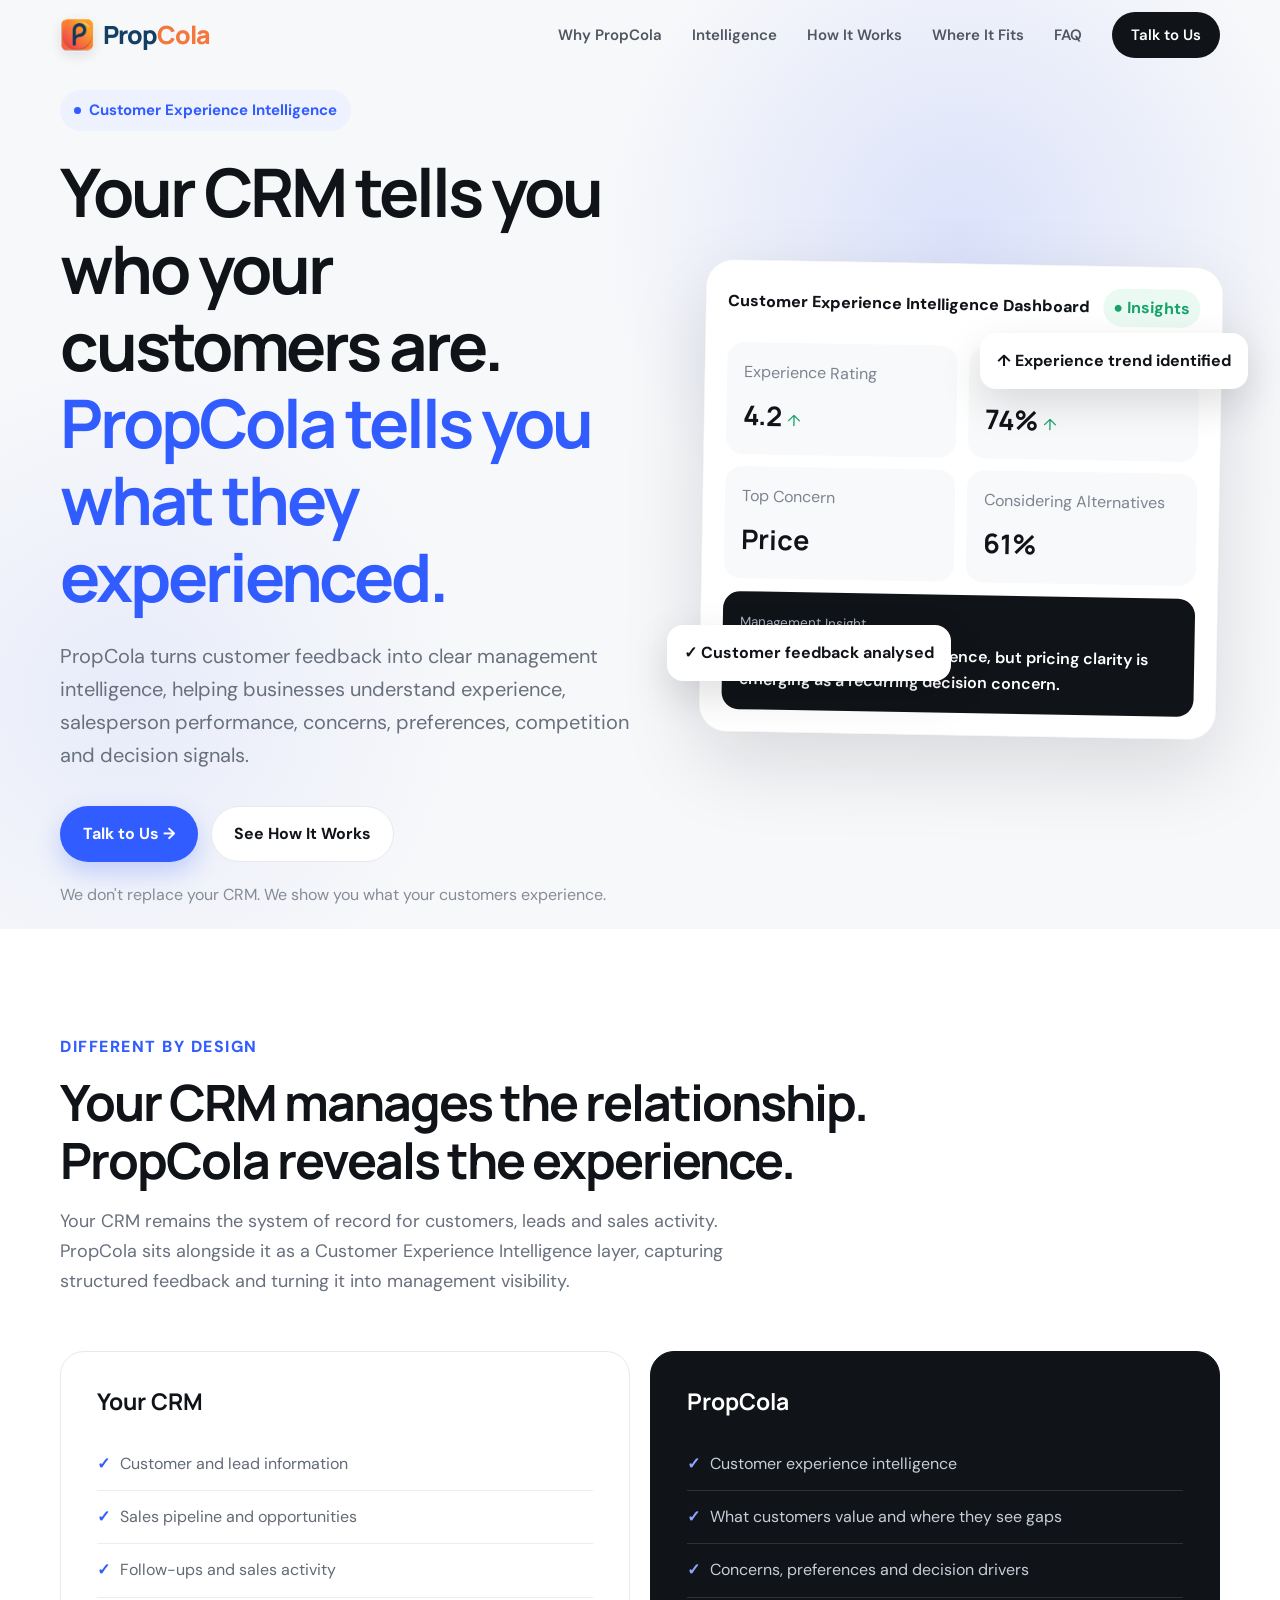
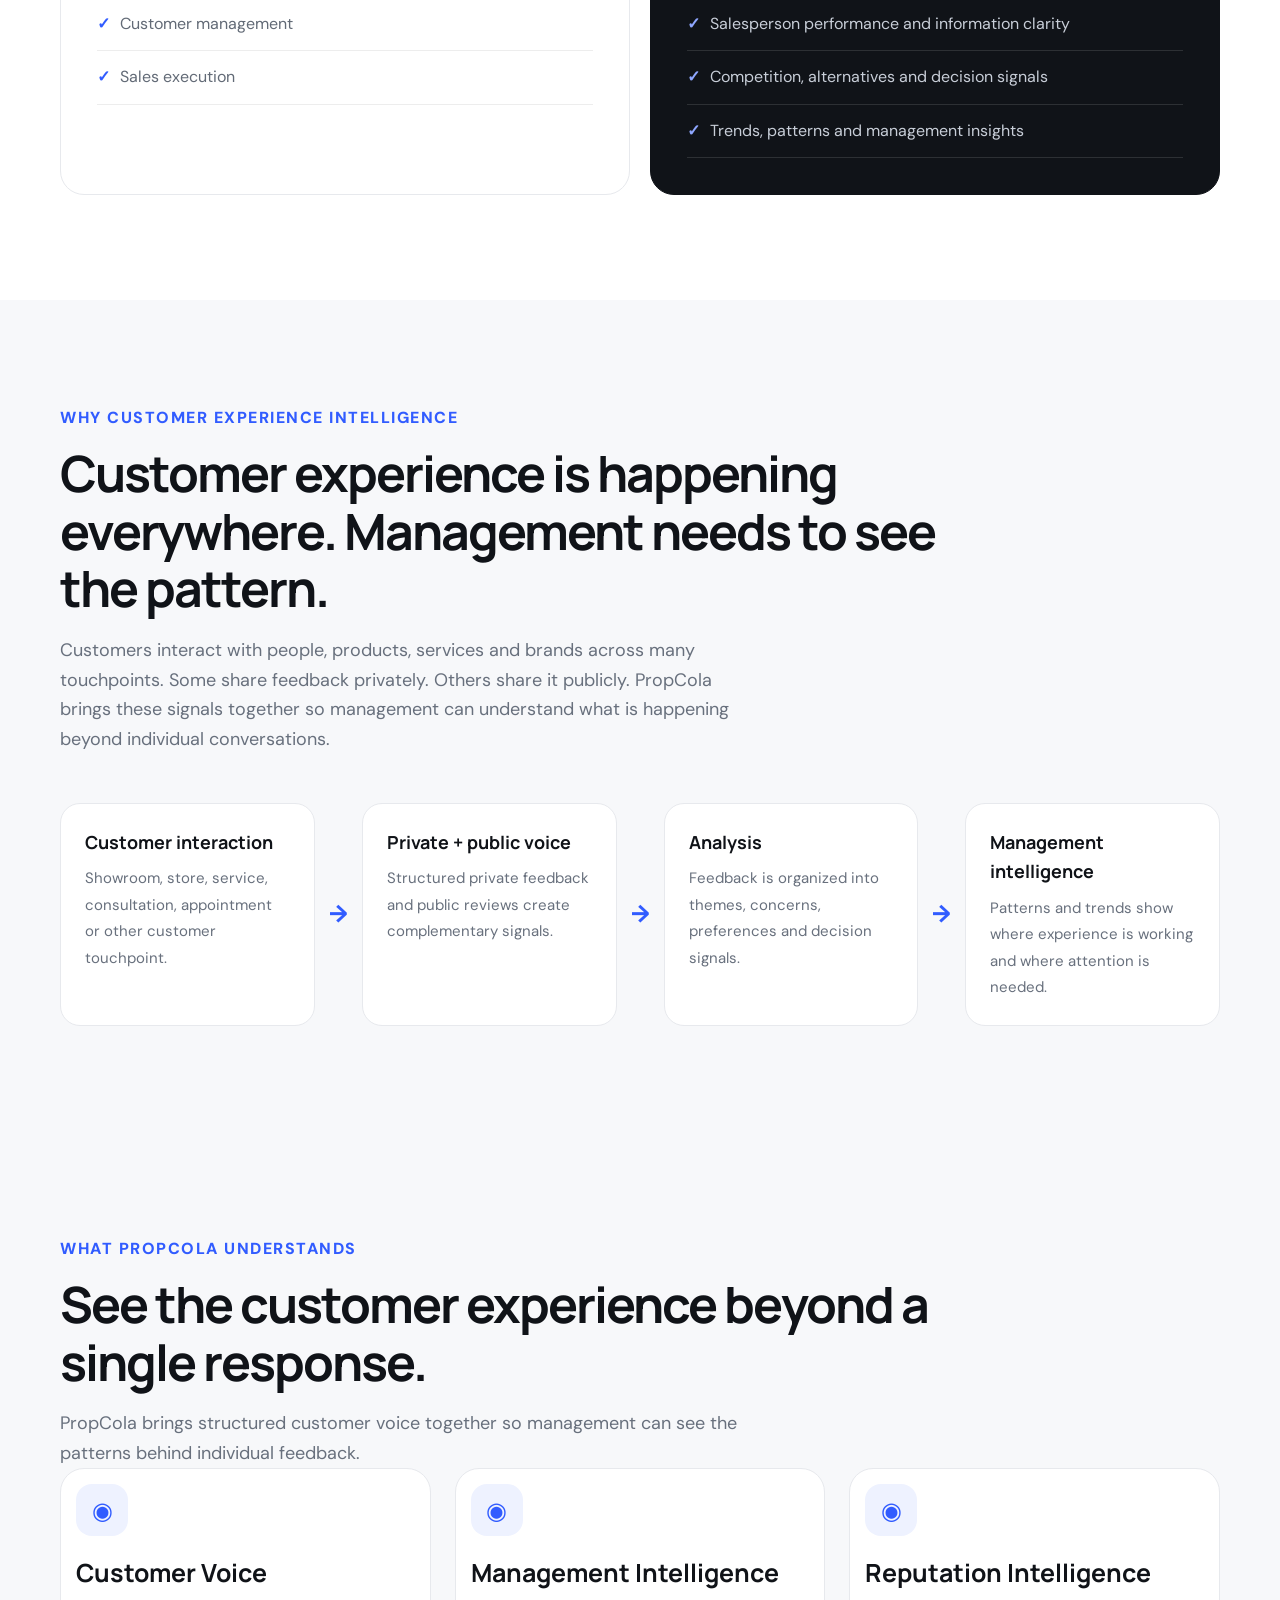
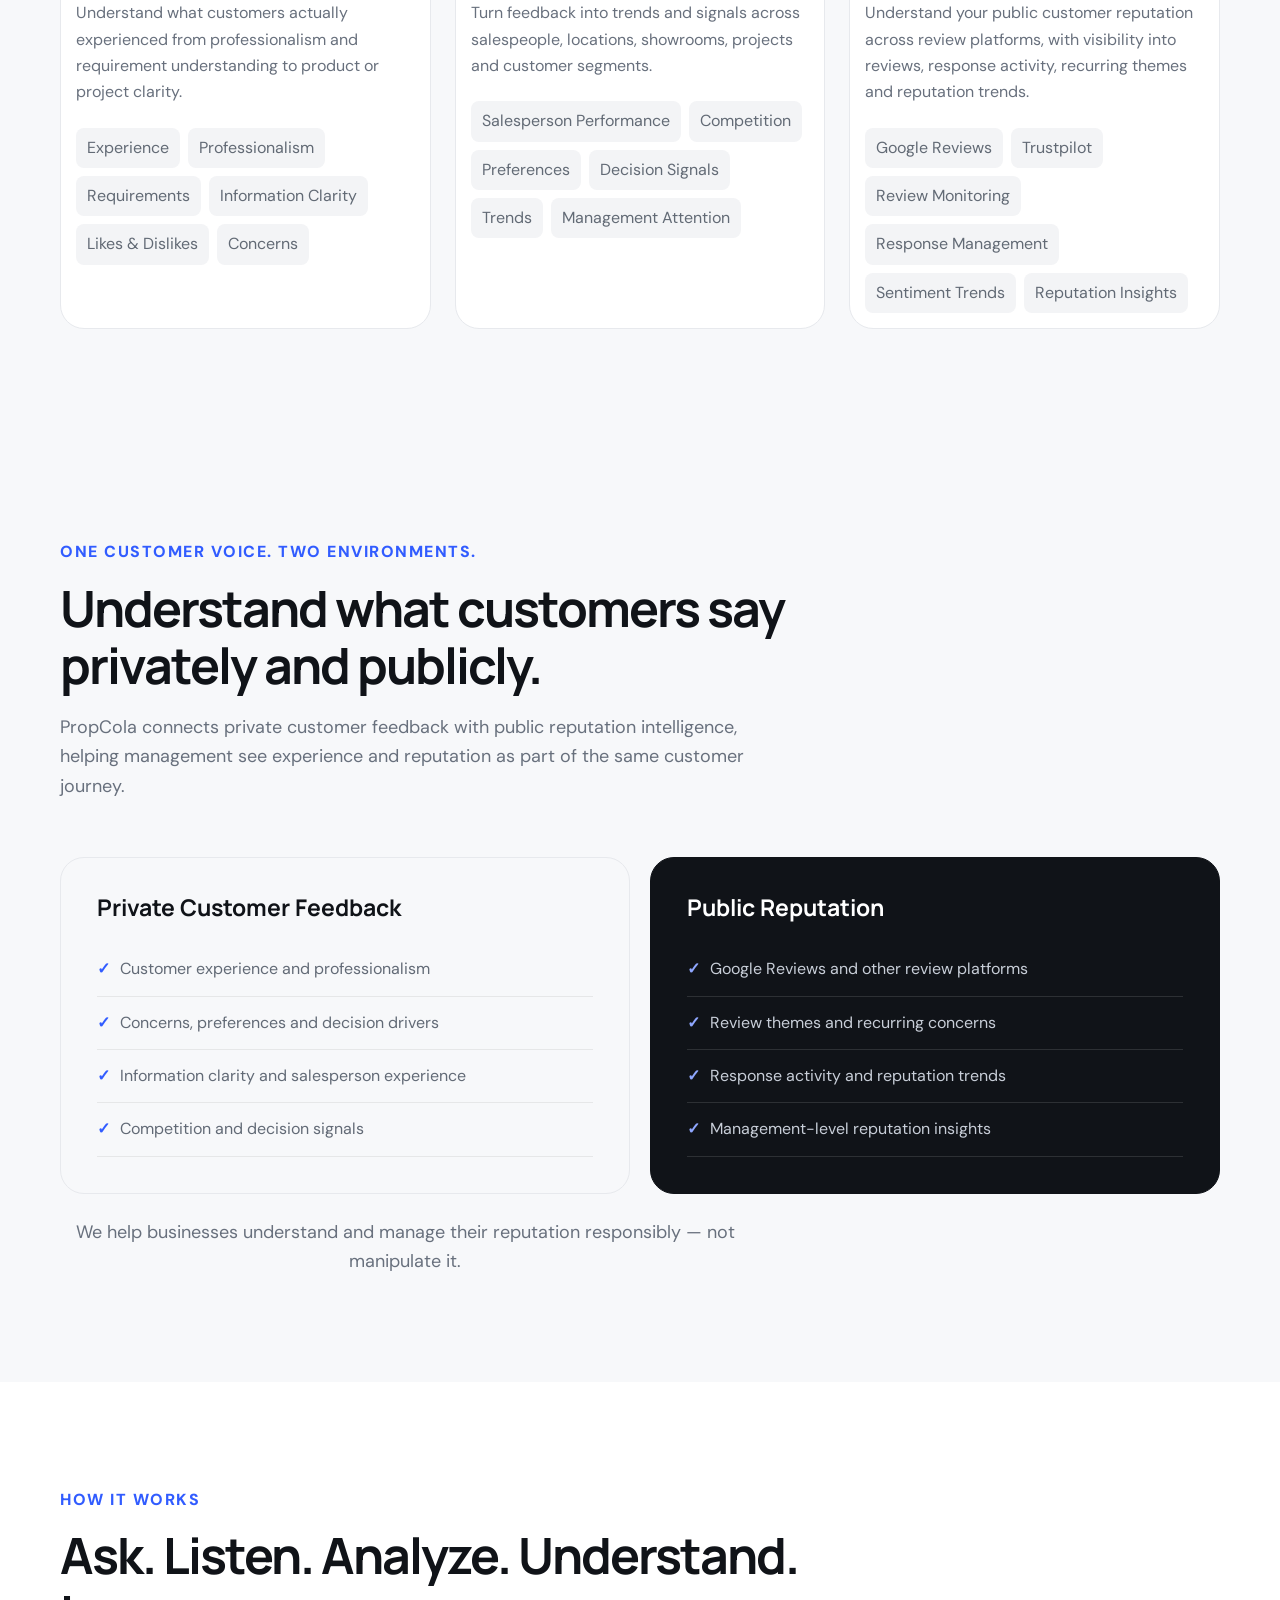
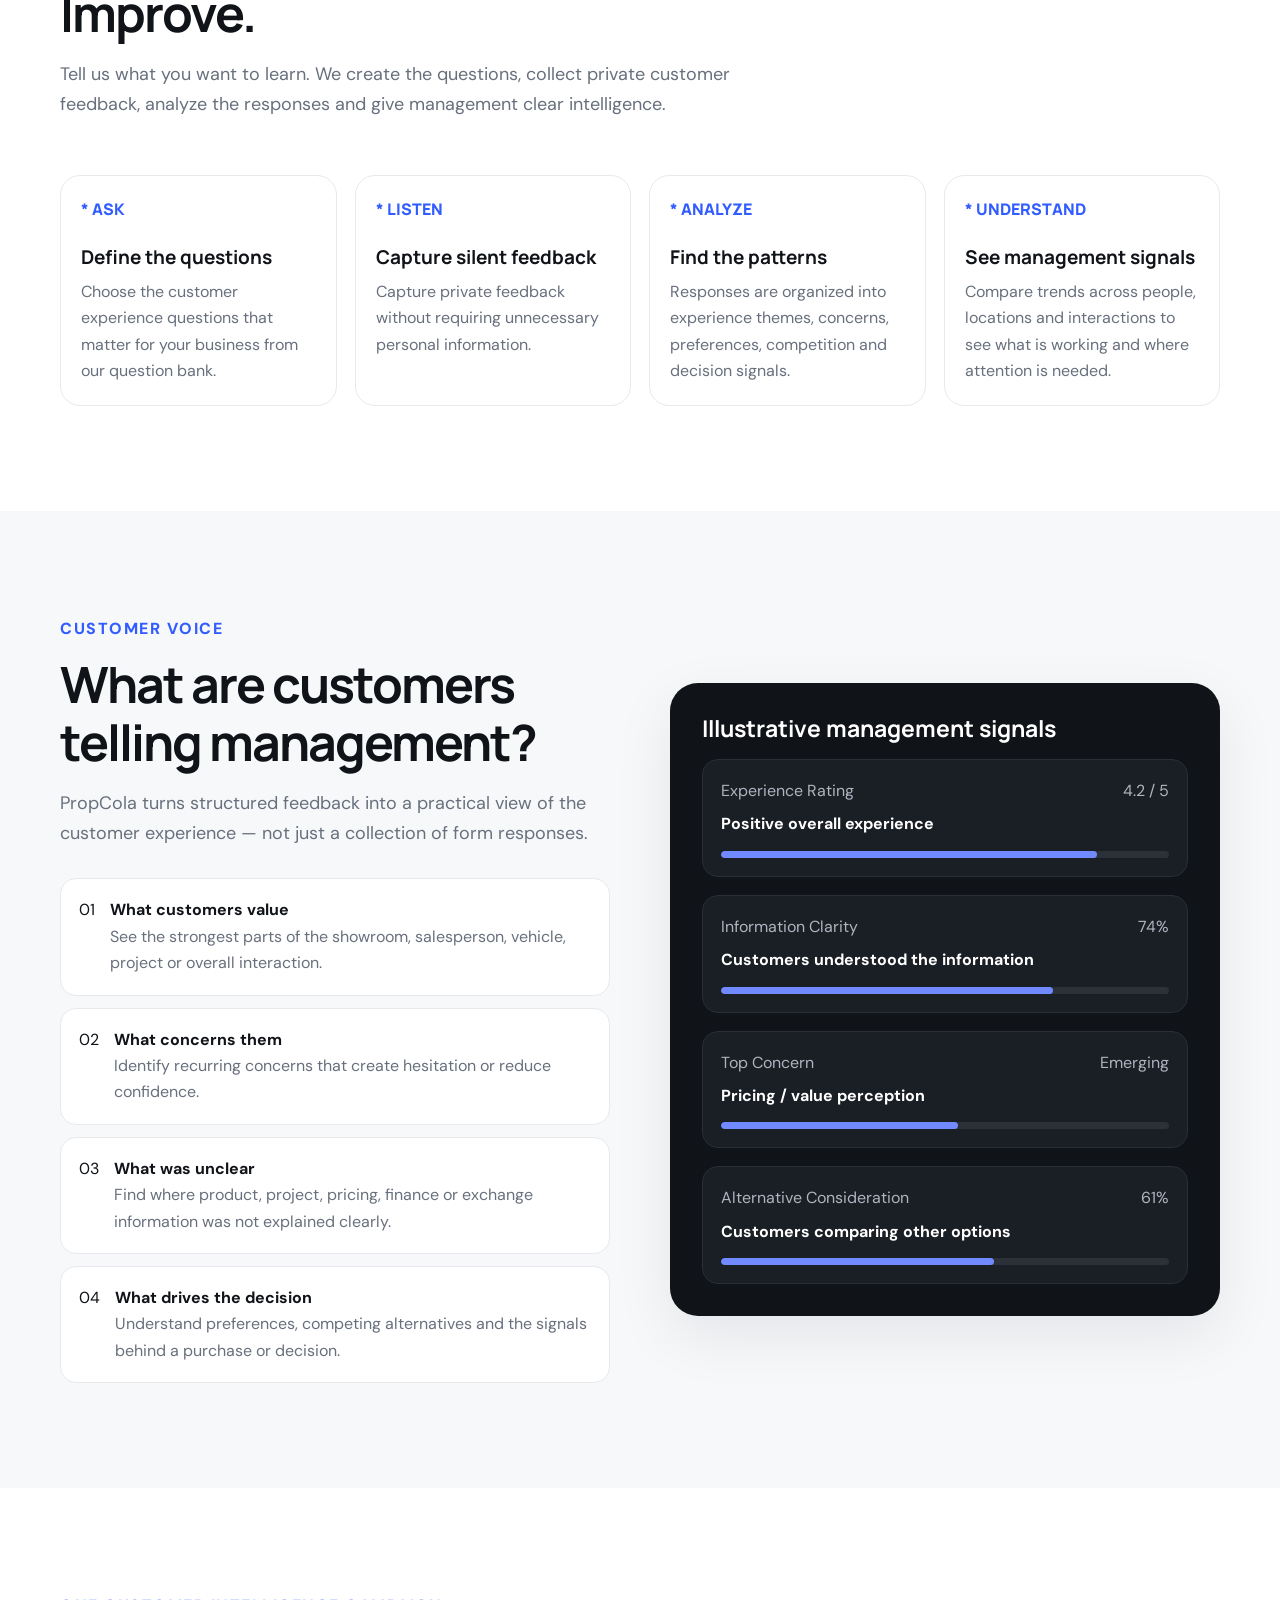
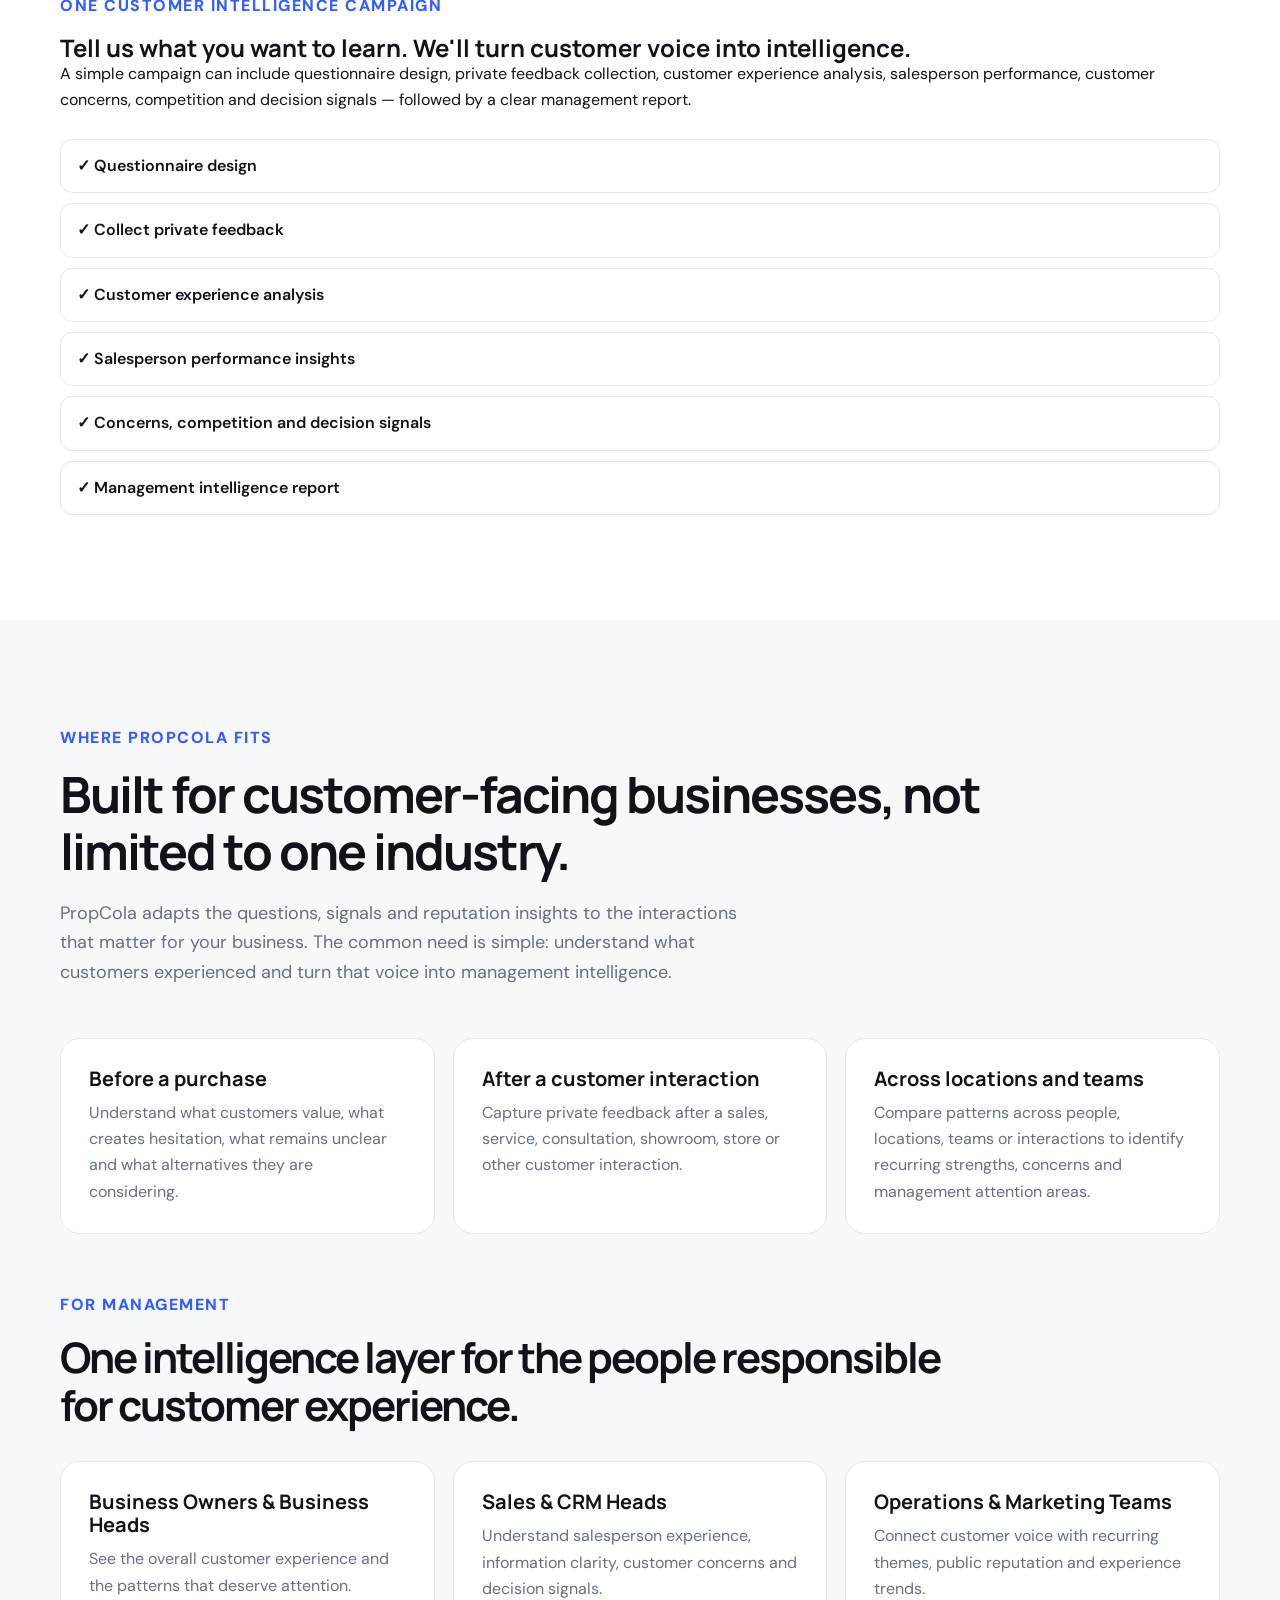
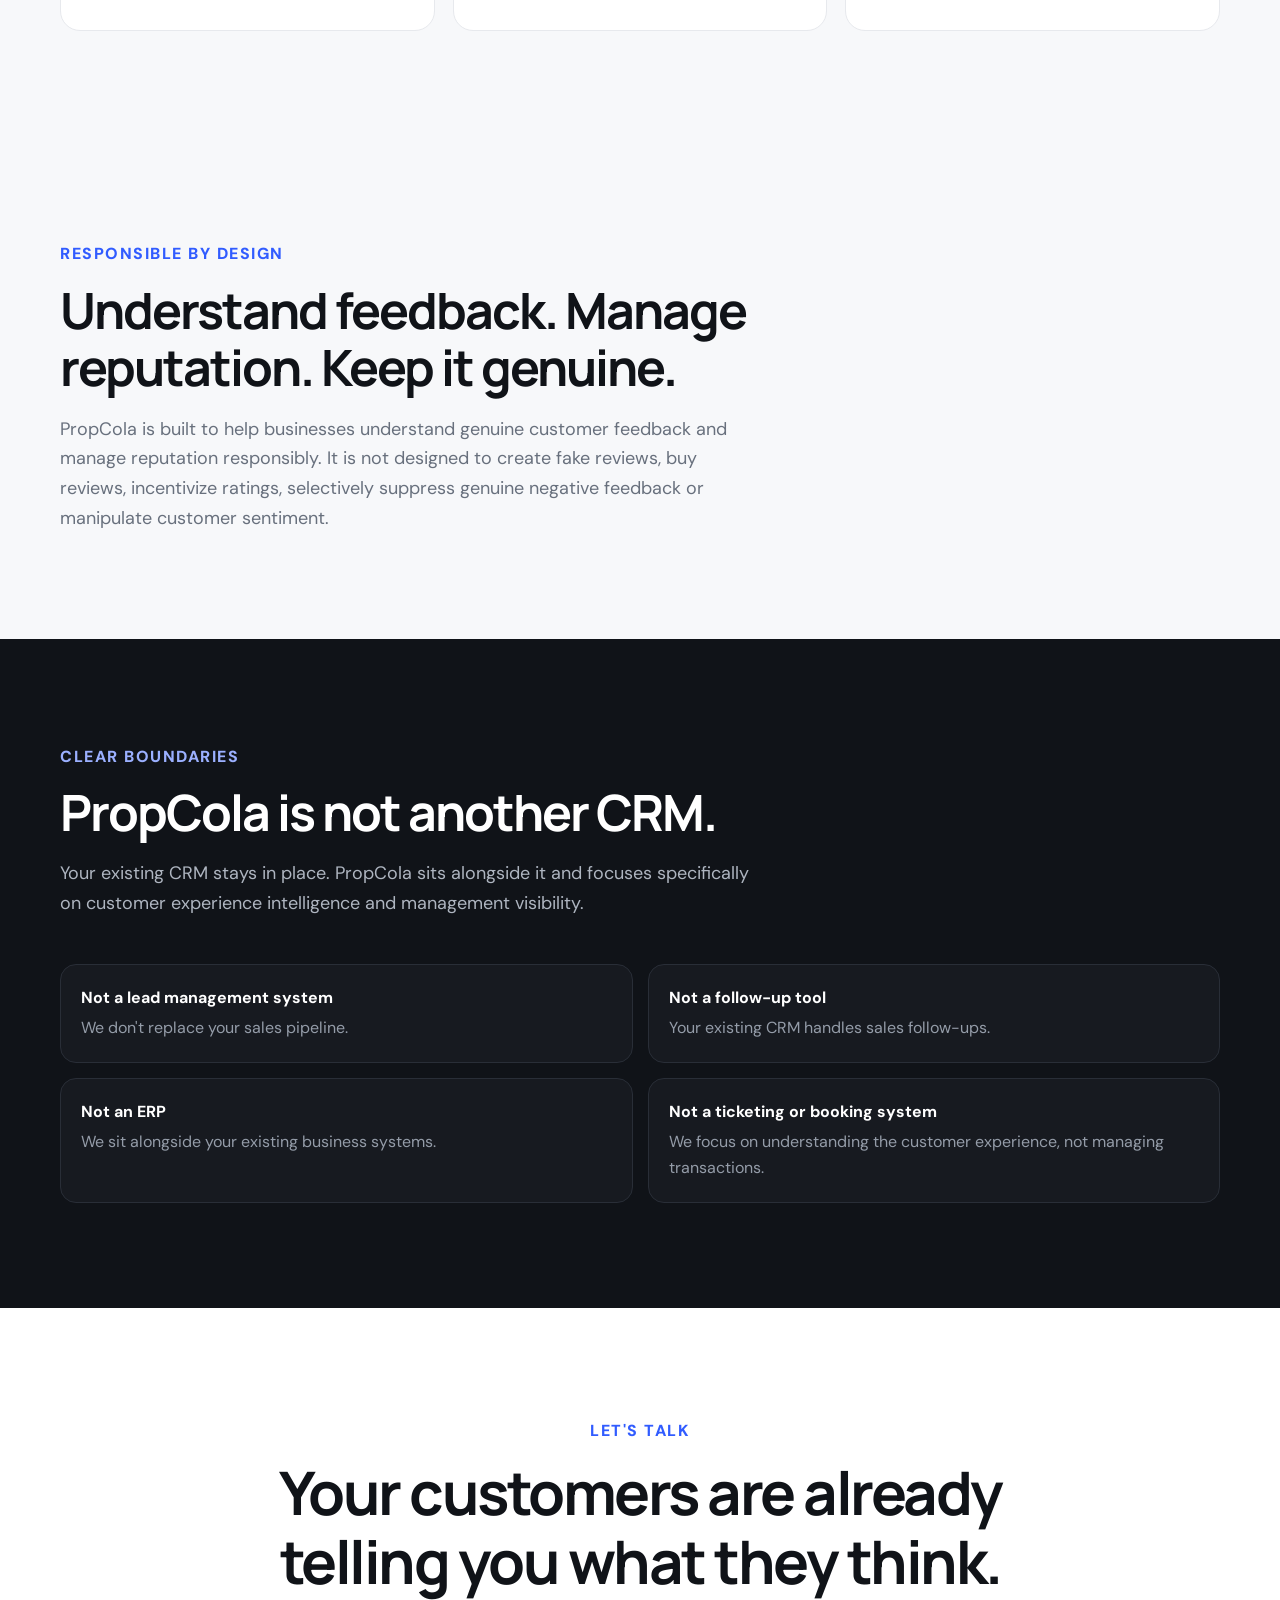
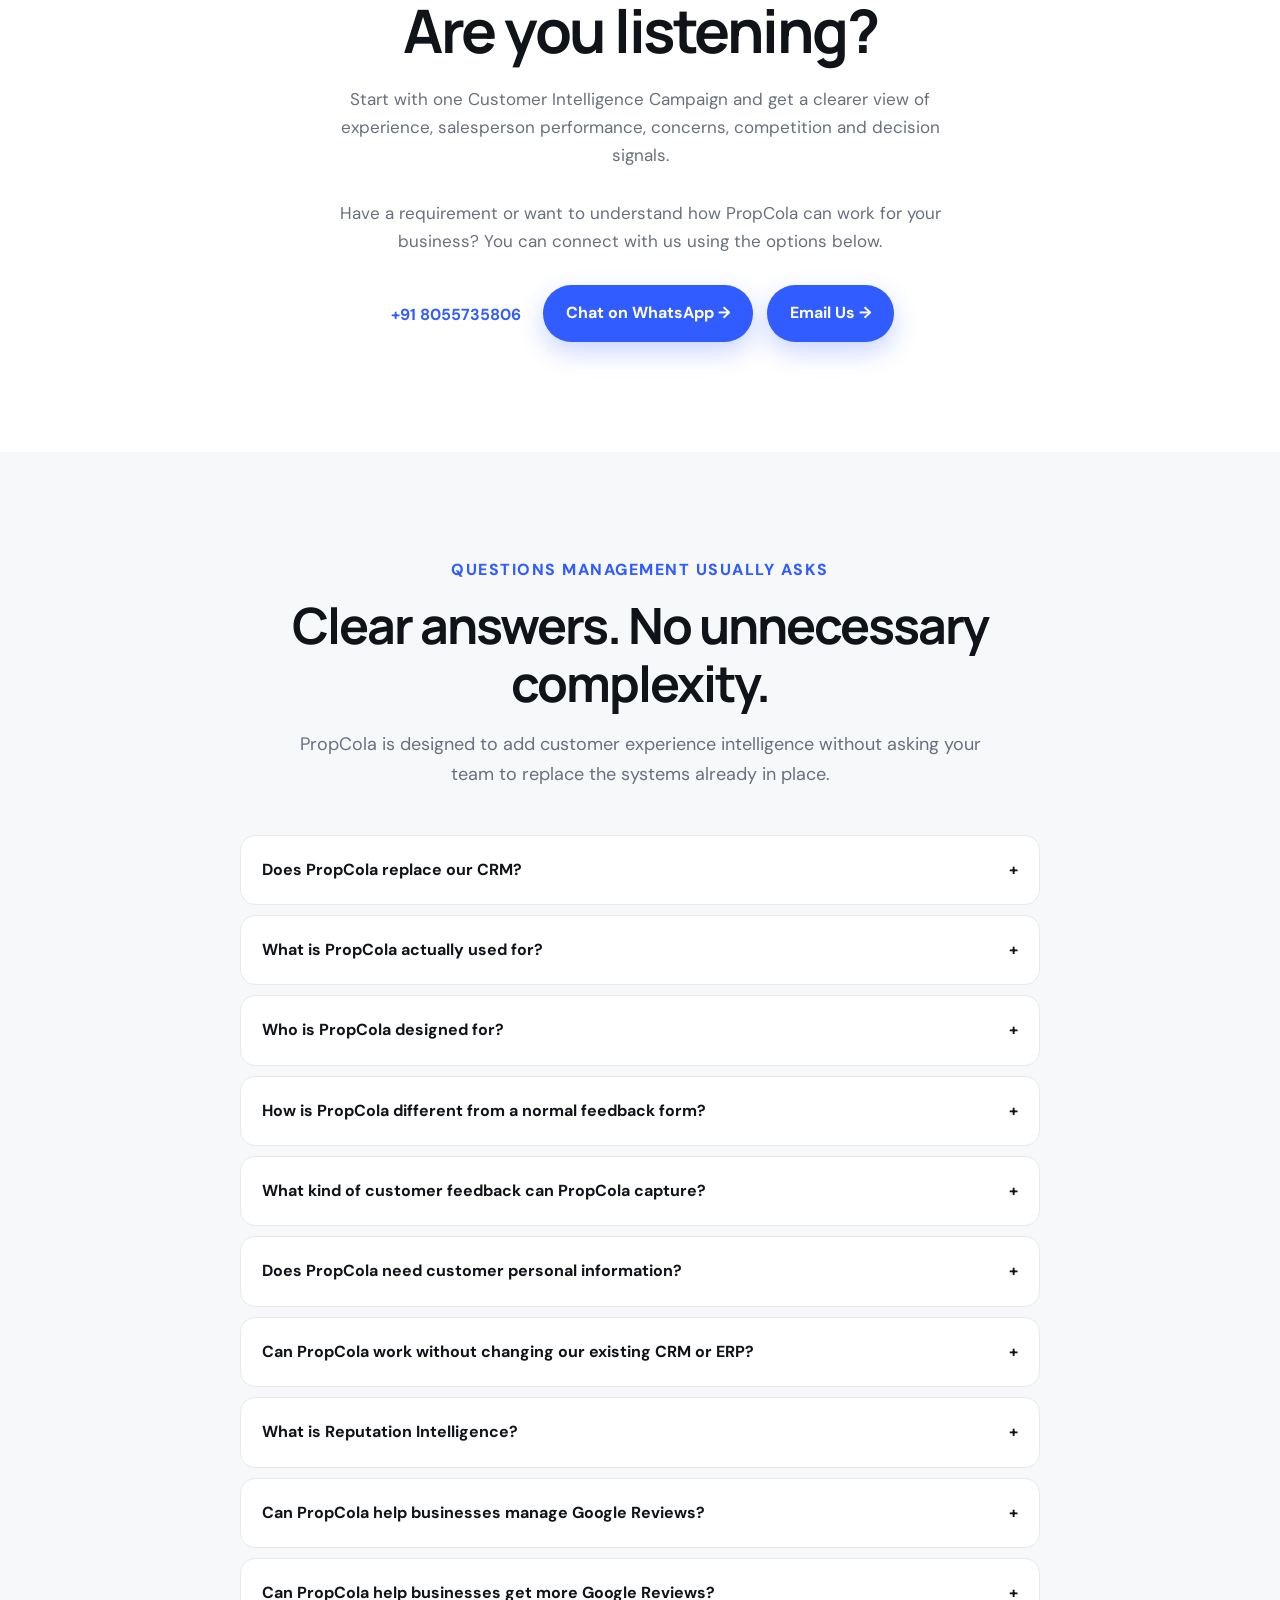
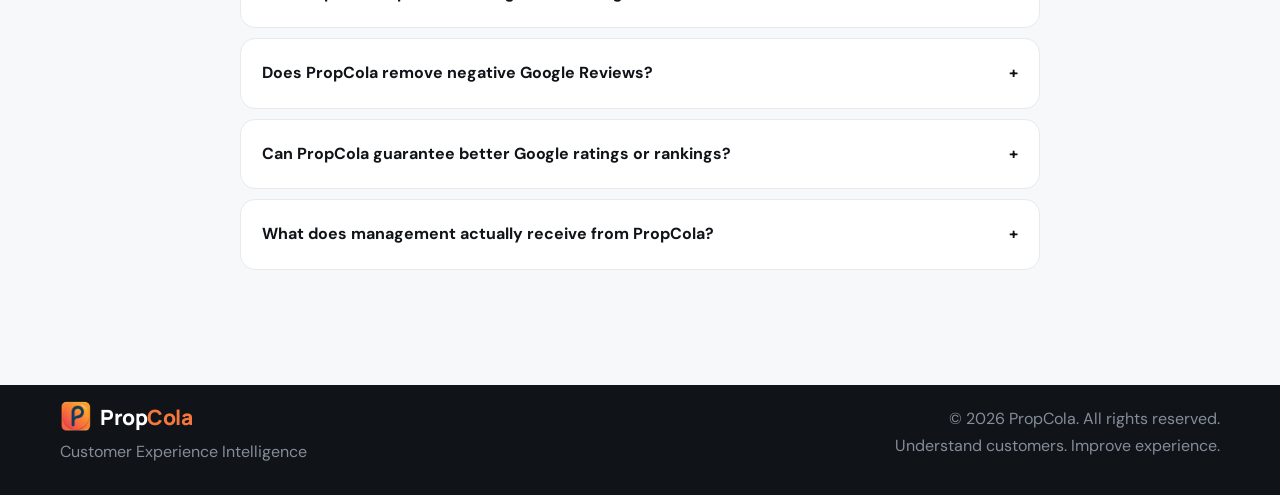
==== index.html @ f3957b1d "Update index.html" ====
<!DOCTYPE html>
<html lang="en">
<head>
<meta charset="UTF-8">
<meta name="viewport" content="width=device-width, initial-scale=1.0">
<title>PropCola | Customer Experience Intelligence</title>

<meta name="description"
content="PropCola is a Customer Experience Intelligence platform for customer-facing businesses, combining private customer feedback, management intelligence and public reputation intelligence alongside the existing CRM.">

<link rel="icon" type="image/png" href="[data-uri]">
<link rel="apple-touch-icon" href="[data-uri]">
<meta name="theme-color" content="#ff8a3d">

<link rel="preconnect" href="https://fonts.googleapis.com">
<link rel="preconnect" href="https://fonts.gstatic.com" crossorigin>
<link href="https://fonts.googleapis.com/css2?family=DM+Sans:wght@400;500;600;700&family=Manrope:wght@500;600;700;800&display=swap" rel="stylesheet">

<style>
:root{
  --bg:#f7f8fa;
  --white:#ffffff;
  --dark:#101318;
  --muted:#68707d;
  --line:#e7e9ed;
  --blue:#315cff;
  --blue-dark:#2446d8;
  --blue-soft:#eef2ff;
  --green:#16a36a;
  --shadow:0 20px 60px rgba(16,19,24,.08);
  --radius:24px;
}

*{
  box-sizing:border-box;
  margin:0;
  padding:0;
}

html{
  scroll-behavior:smooth;
}

body{
  font-family:"DM Sans",sans-serif;
  color:var(--dark);
  background:var(--bg);
  line-height:1.65;
  overflow-x:hidden;
}

h1,h2,h3,h4{
  font-family:"Manrope",sans-serif;
  line-height:1.15;
}

a{
  color:inherit;
  text-decoration:none;
}

.container{
  width:min(1160px,92%);
  margin:auto;
}

/* NAV */

.nav{
  position:fixed;
  top:0;
  left:0;
  width:100%;
  z-index:1000;
  transition:.3s;
}

.nav.scrolled{
  background:rgba(255,255,255,.88);
  backdrop-filter:blur(18px);
  box-shadow:0 1px 20px rgba(0,0,0,.06);
}

.nav-inner{
  height:70px;
  display:flex;
  align-items:center;
  justify-content:space-between;
}

.logo{
  display:inline-flex;
  align-items:center;
  gap:9px;
  font-family:"Manrope",sans-serif;
  font-size:25px;
  font-weight:800;
  letter-spacing:-1px;
}

.logo img{
  width:34px;
  height:34px;
  display:block;
  border-radius:9px;
  object-fit:cover;
  box-shadow:0 4px 12px rgba(16,19,24,.10);
}

.logo-wordmark{
  display:inline-flex;
  align-items:baseline;
}

.logo-wordmark b{
  color:#123f63;
  font-weight:800;
}

.logo-wordmark strong{
  color:#f4773c;
  font-weight:800;
}

.nav-links{
  display:flex;
  gap:30px;
  align-items:center;
  font-size:15px;
  font-weight:600;
}

.nav-links a{
  color:#4f5661;
  transition:.2s;
}

.nav-links a:hover{
  color:var(--blue);
}

.nav-btn{
  background:var(--dark);
  color:white!important;
  padding:11px 19px;
  border-radius:100px;
}

.menu{
  display:none;
  font-size:25px;
  cursor:pointer;
}

/* HERO */

.hero{
  min-height:780px;
  padding-top:90px;
  padding-bottom:20px;
  display:flex;
  align-items:center;
  position:relative;
  overflow:hidden;
  background:
    radial-gradient(circle at 75% 25%,rgba(49,92,255,.14),transparent 30%),
    radial-gradient(circle at 10% 75%,rgba(49,92,255,.08),transparent 25%);
}

.hero-grid{
  display:grid;
  grid-template-columns:1.05fr .95fr;
  gap:70px;
  align-items:center;
}

.badge{
  display:inline-flex;
  align-items:center;
  gap:8px;
  background:var(--blue-soft);
  color:var(--blue);
  padding:8px 14px;
  border-radius:100px;
  font-size:15px;
  font-weight:700;
  margin-bottom:22px;
}

.badge-dot{
  width:7px;
  height:7px;
  border-radius:50%;
  background:var(--blue);
}

.hero h1{
  font-size:clamp(44px,6vw,67px);
  letter-spacing:-3px;
  max-width:750px;
}

.hero h1 span{
  color:var(--blue);
}

.hero-sub{
  color:var(--muted);
  font-size:20px;
  max-width:650px;
  margin-top:25px;
}

.hero-actions{
  display:flex;
  gap:13px;
  margin-top:34px;
  flex-wrap:wrap;
}

.btn{
  display:inline-flex;
  align-items:center;
  justify-content:center;
  gap:9px;
  padding:14px 22px;
  border-radius:100px;
  font-weight:700;
  font-size:16px;
  transition:.25s;
  border:1px solid transparent;
}

.btn-primary{
  background:var(--blue);
  color:white;
  box-shadow:0 10px 25px rgba(49,92,255,.25);
}

.btn-primary:hover{
  background:var(--blue-dark);
  transform:translateY(-2px);
}

.btn-secondary{
  background:white;
  border-color:var(--line);
}

.btn-secondary:hover{
  transform:translateY(-2px);
  box-shadow:var(--shadow);
}

.hero-note{
  margin-top:20px;
  font-size:16px;
  color:#858c96;
}

/* HERO VISUAL */

.hero-dashboard{
  position:relative;
}

.dashboard-card{
  background:white;
  border:1px solid rgba(0,0,0,.06);
  border-radius:28px;
  padding:22px;
  box-shadow:0 30px 80px rgba(16,19,24,.13);
  transform:rotate(1deg);
}

.dashboard-top{
  display:flex;
  justify-content:space-between;
  align-items:center;
  margin-bottom:22px;
}

.dashboard-title{
  font-weight:800;
  font-size:16px;
}

.live{
  color:var(--green);
  font-size:16px;
  font-weight:700;
  background:#eafaf3;
  padding:6px 10px;
  border-radius:50px;
}

.metrics{
  display:grid;
  grid-template-columns:repeat(2,1fr);
  gap:12px;
}

.metric{
  padding:17px;
  background:#f8f9fb;
  border-radius:17px;
}

.metric small{
  display:block;
  color:#7d8490;
  font-size:16px;
  margin-bottom:7px;
}

.metric strong{
  font-size:27px;
  font-family:"Manrope";
}

.metric em{
  font-style:normal;
  font-size:16px;
  color:var(--green);
  margin-left:5px;
}

.insight{
  margin-top:13px;
  padding:17px;
  border-radius:17px;
  background:#101318;
  color:white;
}

.insight small{
  color:#aeb5c0;
}

.insight p{
  font-weight:600;
  margin-top:5px;
}

.float-card{
  position:absolute;
  background:white;
  padding:15px 17px;
  border-radius:16px;
  box-shadow:0 15px 40px rgba(0,0,0,.13);
  font-size:16px;
  font-weight:700;
}

.float-one{
  left:-35px;
  bottom:55px;
}

.float-two{
  right:-28px;
  top:70px;
}

/* SECTIONS */

section{
  padding:105px 0;
}

.section-label{
  color:var(--blue);
  font-size:16px;
  font-weight:800;
  text-transform:uppercase;
  letter-spacing:1.5px;
  margin-bottom:14px;
}

.section-title{
  font-size:clamp(34px,4vw,50px);
  letter-spacing:-2px;
  max-width:920px;
}

.section-desc{
  color:var(--muted);
  font-size:18px;
  max-width:690px;
  margin-top:18px;
}

/* CRM DIFFERENCE */

.difference{
  background:white;
}

.compare{
  display:grid;
  grid-template-columns:1fr 1fr;
  gap:20px;
  margin-top:55px;
}

.compare-card{
  padding:36px;
  border:1px solid var(--line);
  border-radius:var(--radius);
}

.compare-card.prop{
  background:var(--dark);
  color:white;
  border-color:var(--dark);
}

.compare-card h3{
  font-size:23px;
  margin-bottom:23px;
}

.compare-list{
  list-style:none;
}

.compare-list li{
  padding:13px 0;
  border-bottom:1px solid rgba(0,0,0,.07);
  color:#626a76;
  display:flex;
  gap:10px;
}

.prop .compare-list li{
  border-color:rgba(255,255,255,.12);
  color:#c8ced8;
}

.check{
  color:var(--blue);
  font-weight:900;
}

.prop .check{
  color:#8fa7ff;
}

/* PILLARS */

.pillars {
  display: grid;
  grid-template-columns: repeat(3, 1fr);
  gap: 24px;
}

@media (max-width: 900px) {
  .pillars {
    grid-template-columns: 1fr;
  }
}

.pillar{
  padding:15px;
  background:white;
  border:1px solid var(--line);
  border-radius:var(--radius);
  transition:.3s;
}

.pillar:hover{
  transform:translateY(-6px);
  box-shadow:var(--shadow);
}

.icon{
  width:52px;
  height:52px;
  border-radius:16px;
  background:var(--blue-soft);
  color:var(--blue);
  display:flex;
  align-items:center;
  justify-content:center;
  font-size:24px;
  margin-bottom:23px;
}

.pillar h3{
  font-size:25px;
  margin-bottom:12px;
}

.pillar p{
  color:var(--muted);
}

.features{
  margin-top:22px;
  display:flex;
  flex-wrap:wrap;
  gap:8px;
}

.tag{
  background:#f3f4f6;
  padding:7px 11px;
  border-radius:8px;
  font-size:16px;
  color:#626a75;
}

/* HOW */

.how{
  background:white;
}

.steps{
  display:grid;
  grid-template-columns:repeat(4,1fr);
  gap:18px;
  margin-top:55px;
}

.step{
  position:relative;
  padding:20px;
  border:1px solid var(--line);
  border-radius:20px;
}

.step-num{
  font-family:"Manrope";
  font-size:16px;
  color:var(--blue);
  font-weight:800;
  margin-bottom:25px;
}

.step h3{
  font-size:19px;
  margin-bottom:10px;
}

.step p{
  color:var(--muted);
  font-size:16px;
}

/* INTELLIGENCE */

.intelligence{
  background:#f7f8fa;
}

.intelligence-grid{
  display:grid;
  grid-template-columns:1fr 1fr;
  gap:60px;
  align-items:center;
}

.intel-list{
  margin-top:30px;
  display:grid;
  gap:12px;
}

.intel-item{
  display:flex;
  gap:15px;
  padding:18px;
  background:white;
  border:1px solid var(--line);
  border-radius:16px;
}

.intel-item strong{
  display:block;
  font-size:16px;
}

.intel-item span{
  color:var(--muted);
  font-size:16px;
}

.signal-panel{
  background:var(--dark);
  color:white;
  padding:32px;
  border-radius:28px;
  box-shadow:var(--shadow);
}

.signal-panel h3{
  font-size:23px;
}

.signal{
  margin-top:18px;
  padding:18px;
  border-radius:16px;
  background:#1a1e25;
  border:1px solid #292e37;
}

.signal-header{
  display:flex;
  justify-content:space-between;
  font-size:16px;
  color:#aeb5c0;
}

.signal strong{
  display:block;
  margin-top:7px;
}

.bar{
  height:7px;
  background:#2b3039;
  border-radius:20px;
  margin-top:13px;
  overflow:hidden;
}

.bar span{
  display:block;
  height:100%;
  background:#718aff;
  border-radius:20px;
}

/* PORTAL */

.portal{
  background:white;
}

.portal-box{
  background:linear-gradient(135deg,#eef2ff,#ffffff);
  border:1px solid #dfe5ff;
  border-radius:32px;
  padding:55px;
  display:grid;
  grid-template-columns:1fr 1fr;
  gap:50px;
  align-items:center;
}

.portal-box h2{
  font-size:42px;
  letter-spacing:-2px;
}

.portal-box p{
  color:var(--muted);
  margin-top:17px;
}

.portal-list{
  display:grid;
  gap:10px;
  margin-top:25px;
}

.portal-list div{
  padding:13px 16px;
  background:white;
  border-radius:12px;
  border:1px solid #e6e9f2;
  font-weight:600;
  font-size:16px;
}

/* USE CASES */

.usecases{
  display:grid;
  grid-template-columns:repeat(3,1fr);
  gap:18px;
  margin-top:50px;
}

.usecase{
  padding:28px;
  border:1px solid var(--line);
  border-radius:20px;
  background:white;
}

.usecase h3{
  font-size:20px;
  margin-bottom:10px;
}

.usecase p{
  color:var(--muted);
  font-size:16px;
}

/* JOURNEY / MANAGEMENT AUDIENCE */

.journey{
  display:grid;
  grid-template-columns:1fr auto 1fr auto 1fr auto 1fr;
  gap:14px;
  align-items:stretch;
  margin-top:48px;
}

.journey-step{
  padding:24px;
  border:1px solid var(--line);
  border-radius:20px;
  background:white;
}

.journey-step strong{
  display:block;
  font-family:"Manrope",sans-serif;
  font-size:18px;
  margin-bottom:8px;
}

.journey-step span{
  color:var(--muted);
  font-size:15px;
}

.journey-arrow{
  display:flex;
  align-items:center;
  justify-content:center;
  color:var(--blue);
  font-size:24px;
  font-weight:800;
}

@media (max-width: 1000px){
  .journey{
    grid-template-columns:1fr 1fr;
  }
  .journey-arrow{
    display:none;
  }
}

@media (max-width: 650px){
  .journey{
    grid-template-columns:1fr;
  }
}

/* NOT CRM */

.not-crm{
  background:#101318;
  color:white;
}

.not-crm .section-label{
  color:#9bb0ff;
}

.not-crm .section-desc{
  color:#aeb5c0;
}

.boundaries{
  display:grid;
  grid-template-columns:repeat(2,1fr);
  gap:15px;
  margin-top:45px;
}

.boundary{
  padding:20px;
  border:1px solid #292e37;
  border-radius:16px;
  background:#171a20;
}

.boundary strong{
  display:block;
  margin-bottom:4px;
}

.boundary span{
  color:#949ca8;
  font-size:16px;
}

/* CTA */

.cta{
  padding:110px 0;
  text-align:center;
  background:white;
}

.cta h2{
  font-size:clamp(38px,5vw,60px);
  letter-spacing:-2.5px;
  max-width:800px;
  margin:auto;
}

.cta p{
  color:var(--muted);
  max-width:620px;
  margin:20px auto 30px;
  font-size:17px;
}

.contact{
  display:flex;
  justify-content:center;
  align-items:center;
  gap:14px;
  flex-wrap:wrap;
}

.contact-person{
  display:flex;
  flex-direction:column;
  align-items:flex-start;
  justify-content:center;
  padding:8px 4px;
  margin-right:4px;
  text-align:left;
}

.contact-person strong{
  font-family:"Manrope",sans-serif;
  font-size:17px;
  line-height:1.2;
}

.contact-person a{
  color:var(--blue);
  font-size:16px;
  font-weight:700;
  margin-top:3px;
}

.contact-person{
  display:flex;
  flex-direction:column;
  align-items:flex-start;
  justify-content:center;
  padding:8px 4px;
  margin-right:4px;
  text-align:left;
}

.contact-person strong{
  font-family:"Manrope",sans-serif;
  font-size:17px;
  line-height:1.2;
}

.contact-person a{
  color:var(--blue);
  font-size:16px;
  font-weight:700;
  margin-top:3px;
}

/* FAQ */

.faq{
  background:#f7f8fa;
}

.faq-list{
  max-width:800px;
  margin:45px auto 0;
}

.faq-item{
  background:white;
  border:1px solid var(--line);
  border-radius:15px;
  margin-bottom:10px;
  overflow:hidden;
}

.faq-question{
  padding:21px;
  display:flex;
  justify-content:space-between;
  cursor:pointer;
  font-weight:700;
}

.faq-answer{
  display:grid;
  grid-template-rows:0fr;
  transition:grid-template-rows .32s ease, padding .32s ease;
  color:var(--muted);
  padding:0 21px;
}
.faq-answer > div{
  min-height:0;
  overflow:hidden;
}
.faq-item.open .faq-answer{
  grid-template-rows:1fr;
  padding:0 21px 21px;
}

.faq-plus{
  transition:.3s;
}

.faq-item.open .faq-plus{
  transform:rotate(45deg);
}

/* FOOTER */

footer{
  background:#101318;
  color:white;
  padding:15px 0;
  position:relative;
  min-height:110px;
  flex:none;
}

.footer-inner{
  display:flex;
  justify-content:space-between;
  gap:20px;
  align-items:center;
}

.footer-brand{
  display:flex;
  align-items:center;
  gap:9px;
}

.footer-brand img{
  width:31px;
  height:31px;
  border-radius:8px;
  object-fit:cover;
}

.footer-logo{
  font-family:"Manrope";
  font-weight:800;
  font-size:21px;
  letter-spacing:-.5px;
}

.footer-logo b{
  color:#ffffff;
  font-weight:800;
}

.footer-logo strong{
  color:#f4773c;
  font-weight:800;
}

.footer-text{
  color:#858d99;
  font-size:16px;
}


.hero-proof{
  display:flex;
  align-items:center;
  gap:9px;
  flex-wrap:wrap;
  margin-top:18px;
  color:#69717e;
  font-size:16px;
  font-weight:700;
}
.hero-proof span:nth-child(even){
  color:#a1a8b2;
}
.faq .section-desc{
  margin-left:auto;
  margin-right:auto;
}
.faq-question{
  font-size:16px;
}
.faq-answer{
  font-size:16px;
  line-height:1.65;
}
.footer-inner{
  min-height:42px;
}

/* ANIMATION */

.reveal{
  opacity:0;
  transform:translateY(25px);
  transition:.7s ease;
}

.reveal.show{
  opacity:1;
  transform:none;
}

/* RESPONSIVE */

@media(max-width:900px){

  .nav-links{
    display:none;
    position:absolute;
    top:76px;
    left:4%;
    width:92%;
    padding:20px;
    background:white;
    border-radius:18px;
    box-shadow:var(--shadow);
    flex-direction:column;
    align-items:stretch;
  }

  .nav-links.active{
    display:flex;
  }

  .menu{
    display:block;
  }

  .hero{
    padding-top:90px;
    min-height:auto;
    padding-bottom:50px;
  }

  .hero-grid,
  .intelligence-grid,
  .portal-box{
    grid-template-columns:1fr;
  }

  .hero-grid{
    gap:45px;
  }

  .compare,
  .pillars{
    grid-template-columns:1fr;
  }

  .steps{
    grid-template-columns:repeat(2,1fr);
  }

  .usecases{
    grid-template-columns:1fr;
  }

  .portal-box{
    padding:35px;
  }

  .float-one{
    left:-10px;
  }

  .float-two{
    right:-10px;
  }
}

@media(max-width:560px){

  .logo img{
    width:31px;
    height:31px;
  }

  .logo{
    font-size:23px;
  }


  section{
    padding:75px 0;
  }

  .hero h1{
    font-size:44px;
    letter-spacing:-2px;
  }

  .hero-sub{
    font-size:17px;
  }

  .dashboard-card{
    transform:none;
  }

  .steps{
    grid-template-columns:1fr;
  }

  .boundaries{
    grid-template-columns:1fr;
  }

  .compare-card,
  .pillar{
    padding:27px;
  }

  .portal-box h2{
    font-size:34px;
  }

  .footer-inner{
    flex-direction:column;
    text-align:center;
  }

  .footer-text{
    text-align:center !important;
  }

  .footer-brand{
    justify-content:center;
  }

  .contact-person{
    align-items:center;
    text-align:center;
    width:100%;
    margin-right:0;
  }
}


/* PROPCOLA RESPONSIVE HARDENING */
img{max-width:100%;}
button,a{touch-action:manipulation;}
.menu{cursor:pointer;user-select:none;}
@media(max-width:900px){
  .nav{padding:0;}
  .nav-inner{min-height:76px;}
  .nav-links{z-index:1000;}
  .hero-dashboard{width:100%;}
  .float-card{max-width:calc(100% - 20px);}
  .portal-box{width:100%;}
  .compare-card,.pillar,.usecase,.step,.boundary{min-width:0;}
}
@media(max-width:560px){
  .container{width:min(94%,1160px);}
  .hero{padding-top:72px;}
  .hero h1{font-size:clamp(36px,11vw,44px);}
  .section-title{font-size:clamp(32px,9vw,42px);}
  .hero-actions{flex-direction:column;align-items:stretch;}
  .hero-actions .btn{width:100%;text-align:center;}
  .dashboard-top{align-items:flex-start;gap:10px;flex-wrap:wrap;}
  .metrics{grid-template-columns:1fr;}
.float-card{
  position:absolute;
  z-index:5;
  white-space:nowrap;
}

.float-one{
  left:-8px;
  bottom:55px;
}

.float-two{
  right:-8px;
  top:80px;
}
  .hero-dashboard{display:flex;flex-direction:column;}
  .portal-box{padding:28px 22px;}
  .portal-box h2{font-size:clamp(30px,8vw,36px);}
  .faq-question{gap:15px;align-items:flex-start;}
}
@media(prefers-reduced-motion:reduce){
  html{scroll-behavior:auto;}
  *,*::before,*::after{animation-duration:.01ms!important;animation-iteration-count:1!important;transition-duration:.01ms!important;scroll-behavior:auto!important;}
}

</style>
</head>

<body>

<!-- NAV -->

<nav class="nav" id="nav">
  <div class="container nav-inner">

    <a href="#top" class="logo" aria-label="PropCola home">
      <img src="[data-uri]" alt="PropCola logo">
      <span class="logo-wordmark"><b>Prop</b><strong>Cola</strong></span>
    </a>

    <div class="nav-links" id="navLinks">
      <a href="#difference">Why PropCola</a>
      <a href="#intelligence">Intelligence</a>
      <a href="#how">How It Works</a>
      <a href="#industries">Where It Fits</a>
      <a href="#faq">FAQ</a>
      <a href="#contact" class="nav-btn">Talk to Us</a>
    </div>

    <div class="menu" id="menu" aria-label="Open menu" role="button" tabindex="0">☰</div>

  </div>
</nav>


<!-- HERO -->

<header class="hero" id="top">
  <div class="container hero-grid">

    <div class="reveal">

      <div class="badge">
        <span class="badge-dot"></span>
        Customer Experience Intelligence
      </div>

      <h1>
        Your CRM tells you who your customers are.
        <span>PropCola tells you what they experienced.</span>
      </h1>

      <p class="hero-sub">
        PropCola turns customer feedback into clear management intelligence, helping businesses understand experience, salesperson performance, concerns, preferences, competition and decision signals.
      </p>

      <div class="hero-actions">
        <a href="#contact" class="btn btn-primary">Talk to Us →</a>
        <a href="#how" class="btn btn-secondary">See How It Works</a>
      </div>

      <div class="hero-note">
        We don't replace your CRM. We show you what your customers experience.
      </div>

    </div>


    <div class="hero-dashboard reveal">

      <div class="dashboard-card">

        <div class="dashboard-top">
          <div class="dashboard-title">Customer Experience Intelligence Dashboard</div>
          <div class="live">● Insights</div>
        </div>

        <div class="metrics">
          <div class="metric"><small>Experience Rating</small><strong>4.2</strong><em>↑</em></div>
          <div class="metric"><small>Information Clarity</small><strong>74%</strong><em>↑</em></div>
          <div class="metric"><small>Top Concern</small><strong>Price</strong></div>
          <div class="metric"><small>Considering Alternatives</small><strong>61%</strong></div>
        </div>

        <div class="insight">
          <small>Management Insight</small>
          <p>Customers value the experience, but pricing clarity is emerging as a recurring decision concern.</p>
        </div>

      </div>

      <div class="float-card float-one">✓ Customer feedback analysed</div>
      <div class="float-card float-two">↑ Experience trend identified</div>

    </div>

  </div>
</header>


<!-- DIFFERENCE -->

<section class="difference" id="difference">

  <div class="container">

    <div class="reveal">
      <div class="section-label">Different by design</div>
      <h2 class="section-title">
        Your CRM manages the relationship. PropCola reveals the experience.
      </h2>
      <p class="section-desc">
        Your CRM remains the system of record for customers, leads and sales activity. PropCola sits alongside it as a Customer Experience Intelligence layer, capturing structured feedback and turning it into management visibility.
      </p>
    </div>

    <div class="compare reveal">
      <div class="compare-card">
        <h3>Your CRM</h3>
        <ul class="compare-list">
          <li><span class="check">✓</span> Customer and lead information</li>
          <li><span class="check">✓</span> Sales pipeline and opportunities</li>
          <li><span class="check">✓</span> Follow-ups and sales activity</li>
          <li><span class="check">✓</span> Customer management</li>
          <li><span class="check">✓</span> Sales execution</li>
        </ul>
      </div>

      <div class="compare-card prop">
        <h3>PropCola</h3>
        <ul class="compare-list">
          <li><span class="check">✓</span> Customer experience intelligence</li>
          <li><span class="check">✓</span> What customers value and where they see gaps</li>
          <li><span class="check">✓</span> Concerns, preferences and decision drivers</li>
          <li><span class="check">✓</span> Salesperson performance and information clarity</li>
          <li><span class="check">✓</span> Competition, alternatives and decision signals</li>
          <li><span class="check">✓</span> Trends, patterns and management insights</li>
        </ul>
      </div>
    </div>

  </div>
</section>


<!-- WHY NOW -->

<section>
  <div class="container">
    <div class="reveal">
      <div class="section-label">Why customer experience intelligence</div>
      <h2 class="section-title">Customer experience is happening everywhere. Management needs to see the pattern.</h2>
      <p class="section-desc">
        Customers interact with people, products, services and brands across many touchpoints. Some share feedback privately. Others share it publicly. PropCola brings these signals together so management can understand what is happening beyond individual conversations.
      </p>
    </div>

    <div class="journey reveal">
      <div class="journey-step"><strong>Customer interaction</strong><span>Showroom, store, service, consultation, appointment or other customer touchpoint.</span></div>
      <div class="journey-arrow">→</div>
      <div class="journey-step"><strong>Private + public voice</strong><span>Structured private feedback and public reviews create complementary signals.</span></div>
      <div class="journey-arrow">→</div>
      <div class="journey-step"><strong>Analysis</strong><span>Feedback is organized into themes, concerns, preferences and decision signals.</span></div>
      <div class="journey-arrow">→</div>
      <div class="journey-step"><strong>Management intelligence</strong><span>Patterns and trends show where experience is working and where attention is needed.</span></div>
    </div>
  </div>
</section>


<!-- THREE PILLARS -->

<section>
  <div class="container">
    <div class="reveal">
      <div class="section-label">What PropCola understands</div>
      <h2 class="section-title">See the customer experience beyond a single response.</h2>
      <p class="section-desc">
        PropCola brings structured customer voice together so management can see the patterns behind individual feedback.
      </p>
    </div>

    <div class="pillars">
      <div class="pillar reveal">
        <div class="icon">◉</div>
        <h3>Customer Voice</h3>
        <p>
          Understand what customers actually experienced from professionalism and requirement understanding to product or project clarity.
        </p>
        <div class="features">
          <span class="tag">Experience</span><span class="tag">Professionalism</span><span class="tag">Requirements</span><span class="tag">Information Clarity</span><span class="tag">Likes &amp; Dislikes</span><span class="tag">Concerns</span>
        </div>
      </div>

      <div class="pillar reveal">
        <div class="icon">◉</div>
        <h3>Management Intelligence</h3>
        <p>
          Turn feedback into trends and signals across salespeople, locations, showrooms, projects and customer segments.
        </p>
        <div class="features">
          <span class="tag">Salesperson Performance</span><span class="tag">Competition</span><span class="tag">Preferences</span><span class="tag">Decision Signals</span><span class="tag">Trends</span><span class="tag">Management Attention</span>
        </div>
      </div>

      <div class="pillar reveal">
        <div class="icon">◉</div>
        <h3>Reputation Intelligence</h3>
        <p>
          Understand your public customer reputation across review platforms, with visibility into reviews, response activity, recurring themes and reputation trends.
        </p>
        <div class="features">
          <span class="tag">Google Reviews</span><span class="tag">Trustpilot</span><span class="tag">Review Monitoring</span><span class="tag">Response Management</span><span class="tag">Sentiment Trends</span><span class="tag">Reputation Insights</span>
        </div>
      </div>
    </div>
  </div>
</section>


<!-- CUSTOMER VOICE + PUBLIC REPUTATION -->
<section>
  <div class="container">
    <div class="reveal">
      <div class="section-label">One customer voice. Two environments.</div>
      <h2 class="section-title">Understand what customers say privately and publicly.</h2>
      <p class="section-desc">
        PropCola connects private customer feedback with public reputation intelligence, helping management see experience and reputation as part of the same customer journey.
      </p>
    </div>

    <div class="compare reveal">
      <div class="compare-card">
        <h3>Private Customer Feedback</h3>
        <ul class="compare-list">
          <li><span class="check">✓</span> Customer experience and professionalism</li>
          <li><span class="check">✓</span> Concerns, preferences and decision drivers</li>
          <li><span class="check">✓</span> Information clarity and salesperson experience</li>
          <li><span class="check">✓</span> Competition and decision signals</li>
        </ul>
      </div>

      <div class="compare-card prop">
        <h3>Public Reputation</h3>
        <ul class="compare-list">
          <li><span class="check">✓</span> Google Reviews and other review platforms</li>
          <li><span class="check">✓</span> Review themes and recurring concerns</li>
          <li><span class="check">✓</span> Response activity and reputation trends</li>
          <li><span class="check">✓</span> Management-level reputation insights</li>
        </ul>
      </div>
    </div>

    <div class="reveal" style="margin-top:24px;text-align:center;">
      <p class="section-desc" style="margin-bottom:0;">
        We help businesses understand and manage their reputation responsibly — not manipulate it.
      </p>
    </div>
  </div>
</section>


<!-- HOW IT WORKS -->

<section class="how" id="how">
  <div class="container">
    <div class="reveal">
      <div class="section-label">How it works</div>
      <h2 class="section-title">Ask. Listen. Analyze. Understand. Improve.</h2>
      <p class="section-desc">
        Tell us what you want to learn. We create the questions, collect private customer feedback, analyze the responses and give management clear intelligence.
      </p>
    </div>

    <div class="steps">
      <div class="step reveal"><div class="step-num">* ASK</div><h3>Define the questions</h3><p>Choose the customer experience questions that matter for your business from our question bank.</p></div>
      <div class="step reveal"><div class="step-num">* LISTEN</div><h3>Capture silent feedback</h3><p>Capture private feedback without requiring unnecessary personal information.</p></div>
      <div class="step reveal"><div class="step-num">* ANALYZE</div><h3>Find the patterns</h3><p>Responses are organized into experience themes, concerns, preferences, competition and decision signals.</p></div>
      <div class="step reveal"><div class="step-num">* UNDERSTAND</div><h3>See management signals</h3><p>Compare trends across people, locations and interactions to see what is working and where attention is needed.</p></div>
    </div>
  </div>
</section>


<!-- INTELLIGENCE -->

<section class="intelligence" id="intelligence">
  <div class="container intelligence-grid">
    <div class="reveal">
      <div class="section-label">Customer Voice</div>
      <h2 class="section-title">What are customers telling management?</h2>
      <p class="section-desc">
        PropCola turns structured feedback into a practical view of the customer experience — not just a collection of form responses.
      </p>

      <div class="intel-list">
        <div class="intel-item"><div>01</div><div><strong>What customers value</strong><span>See the strongest parts of the showroom, salesperson, vehicle, project or overall interaction.</span></div></div>
        <div class="intel-item"><div>02</div><div><strong>What concerns them</strong><span>Identify recurring concerns that create hesitation or reduce confidence.</span></div></div>
        <div class="intel-item"><div>03</div><div><strong>What was unclear</strong><span>Find where product, project, pricing, finance or exchange information was not explained clearly.</span></div></div>
        <div class="intel-item"><div>04</div><div><strong>What drives the decision</strong><span>Understand preferences, competing alternatives and the signals behind a purchase or decision.</span></div></div>
      </div>
    </div>

    <div class="signal-panel reveal">
      <h3>Illustrative management signals</h3>
      <div class="signal"><div class="signal-header"><span>Experience Rating</span><span>4.2 / 5</span></div><strong>Positive overall experience</strong><div class="bar"><span style="width:84%"></span></div></div>
      <div class="signal"><div class="signal-header"><span>Information Clarity</span><span>74%</span></div><strong>Customers understood the information</strong><div class="bar"><span style="width:74%"></span></div></div>
      <div class="signal"><div class="signal-header"><span>Top Concern</span><span>Emerging</span></div><strong>Pricing / value perception</strong><div class="bar"><span style="width:53%"></span></div></div>
      <div class="signal"><div class="signal-header"><span>Alternative Consideration</span><span>61%</span></div><strong>Customers comparing other options</strong><div class="bar"><span style="width:61%"></span></div></div>
    </div>
  </div>
</section>


<!-- CAMPAIGN -->

<section class="portal" id="campaign">
  <div class="container">
    <div class="campaign-box reveal">
      <div>
        <div class="section-label">One Customer Intelligence Campaign</div>
        <h2>Tell us what you want to learn. We'll turn customer voice into intelligence.</h2>
        <p>
          A simple campaign can include questionnaire design, private feedback collection, customer experience analysis, salesperson performance, customer concerns, competition and decision signals — followed by a clear management report.
        </p>
      </div>
      <div class="portal-list">
        <div>✓ Questionnaire design</div>
        <div>✓ Collect private feedback</div>
        <div>✓ Customer experience analysis</div>
        <div>✓ Salesperson performance insights</div>
        <div>✓ Concerns, competition and decision signals</div>
        <div>✓ Management intelligence report</div>
      </div>
    </div>
  </div>
</section>


<!-- WHERE PROPCOLA FITS -->

<section id="industries">
  <div class="container">
    <div class="reveal">
      <div class="section-label">Where PropCola fits</div>
      <h2 class="section-title">Built for customer-facing businesses, not limited to one industry.</h2>
      <p class="section-desc">
        PropCola adapts the questions, signals and reputation insights to the interactions that matter for your business. The common need is simple: understand what customers experienced and turn that voice into management intelligence.
      </p>
    </div>

    <div class="usecases">
      <div class="usecase reveal"><h3>Before a purchase</h3><p>Understand what customers value, what creates hesitation, what remains unclear and what alternatives they are considering.</p></div>
      <div class="usecase reveal"><h3>After a customer interaction</h3><p>Capture private feedback after a sales, service, consultation, showroom, store or other customer interaction.</p></div>
      <div class="usecase reveal"><h3>Across locations and teams</h3><p>Compare patterns across people, locations, teams or interactions to identify recurring strengths, concerns and management attention areas.</p></div>
    </div>

    <div class="reveal" style="margin-top:58px;">
      <div class="section-label">For management</div>
      <h2 class="section-title" style="font-size:clamp(30px,3.5vw,42px);">One intelligence layer for the people responsible for customer experience.</h2>
    </div>

    <div class="usecases" style="margin-top:32px;">
      <div class="usecase reveal"><h3>Business Owners &amp; Business Heads</h3><p>See the overall customer experience and the patterns that deserve attention.</p></div>
      <div class="usecase reveal"><h3>Sales &amp; CRM Heads</h3><p>Understand salesperson experience, information clarity, customer concerns and decision signals.</p></div>
      <div class="usecase reveal"><h3>Operations &amp; Marketing Teams</h3><p>Connect customer voice with recurring themes, public reputation and experience trends.</p></div>
    </div>
  </div>
</section>


<!-- RESPONSIBLE BY DESIGN -->

<section>
  <div class="container">
    <div class="reveal">
      <div class="section-label">Responsible by design</div>
      <h2 class="section-title">Understand feedback. Manage reputation. Keep it genuine.</h2>
      <p class="section-desc">
        PropCola is built to help businesses understand genuine customer feedback and manage reputation responsibly. It is not designed to create fake reviews, buy reviews, incentivize ratings, selectively suppress genuine negative feedback or manipulate customer sentiment.
      </p>
    </div>
  </div>
</section>


<!-- NOT CRM -->

<section class="not-crm">
  <div class="container">
    <div class="reveal">
      <div class="section-label">Clear boundaries</div>
      <h2 class="section-title">PropCola is not another CRM.</h2>
      <p class="section-desc">
        Your existing CRM stays in place. PropCola sits alongside it and focuses specifically on customer experience intelligence and management visibility.
      </p>
    </div>

    <div class="boundaries">
      <div class="boundary reveal"><strong>Not a lead management system</strong><span>We don't replace your sales pipeline.</span></div>
      <div class="boundary reveal"><strong>Not a follow-up tool</strong><span>Your existing CRM handles sales follow-ups.</span></div>
      <div class="boundary reveal"><strong>Not an ERP</strong><span>We sit alongside your existing business systems.</span></div>
      <div class="boundary reveal"><strong>Not a ticketing or booking system</strong><span>We focus on understanding the customer experience, not managing transactions.</span></div>
    </div>
  </div>
</section>


<!-- CTA -->

<section class="cta" id="contact">
  <div class="container reveal">
    <div class="section-label">Let's talk</div>
    <h2>Your customers are already telling you what they think. Are you listening?</h2>
    <p>
      Start with one Customer Intelligence Campaign and get a clearer view of experience, salesperson performance, concerns, competition and decision signals.
    </p>
    <p>
      Have a requirement or want to understand how PropCola can work for your business? You can connect with us using the options below.
    </p>
    <div class="contact">
      <div class="contact-person"><a href="tel:+919370503500">+91 8055735806</a></div>
      <a class="btn btn-primary" href="https://wa.me/918055735806?text=Hi%20Neha%2C%20I%20would%20like%20to%20know%20more%20about%20PropCola%20Customer%20Experience%20Intelligence." target="_blank" rel="noopener">Chat on WhatsApp →</a>
      <a class="btn btn-primary" href="mailto:connect@propcola.com">Email Us →</a>
    </div>
  </div>
</section>


<!-- FAQ -->

<section class="faq" id="faq">
  <div class="container">
    <div class="reveal" style="text-align:center">
      <div class="section-label">Questions management usually asks</div>
      <h2 class="section-title" style="margin:auto">Clear answers. No unnecessary complexity.</h2>
      <p class="section-desc" style="margin:18px auto 0;">PropCola is designed to add customer experience intelligence without asking your team to replace the systems already in place.</p>
    </div>

    <div class="faq-list">
      <div class="faq-item reveal"><div class="faq-question">Does PropCola replace our CRM?<span class="faq-plus">+</span></div><div class="faq-answer"><div>No. Your existing CRM remains the system of record for customer and sales operations. PropCola works alongside it as a Customer Experience Intelligence layer.</div></div></div>
      <div class="faq-item reveal"><div class="faq-question">What is PropCola actually used for?<span class="faq-plus">+</span></div><div class="faq-answer"><div>PropCola helps businesses capture structured customer feedback, understand experience and reputation signals, identify recurring patterns and give management a clearer view of what customers are experiencing.</div></div></div>
      <div class="faq-item reveal"><div class="faq-question">Who is PropCola designed for?<span class="faq-plus">+</span></div><div class="faq-answer"><div>PropCola is designed for business owners, business heads, Sales Heads, CRM or CX Heads, Operations Heads, Marketing teams and management teams in customer-facing businesses.</div></div></div>
      <div class="faq-item reveal"><div class="faq-question">How is PropCola different from a normal feedback form?<span class="faq-plus">+</span></div><div class="faq-answer"><div>A normal form mainly collects responses. PropCola structures questions around the business objective and turns responses into themes, patterns, trends and management intelligence.</div></div></div>
      <div class="faq-item reveal"><div class="faq-question">What kind of customer feedback can PropCola capture?<span class="faq-plus">+</span></div><div class="faq-answer"><div>Depending on the campaign, PropCola can capture experience, professionalism, requirement understanding, information clarity, what customers value, concerns, preferences, competition, alternatives and decision signals.</div></div></div>
      <div class="faq-item reveal"><div class="faq-question">Does PropCola need customer personal information?<span class="faq-plus">+</span></div><div class="faq-answer"><div>PropCola can be designed to capture feedback without requiring unnecessary personal information. The questions and data collected should be limited to what is needed for the business objective.</div></div></div>
      <div class="faq-item reveal"><div class="faq-question">Can PropCola work without changing our existing CRM or ERP?<span class="faq-plus">+</span></div><div class="faq-answer"><div>Yes. PropCola is designed to sit alongside existing business systems rather than replace them. The goal is to add customer experience intelligence without forcing a CRM or ERP replacement.</div></div></div>
      <div class="faq-item reveal"><div class="faq-question">What is Reputation Intelligence?<span class="faq-plus">+</span></div><div class="faq-answer"><div>Reputation Intelligence focuses on public customer feedback such as reviews, recurring themes, response activity and reputation trends, helping management understand how the business is being experienced publicly.</div></div></div>
      <div class="faq-item reveal"><div class="faq-question">Can PropCola help businesses manage Google Reviews?<span class="faq-plus">+</span></div><div class="faq-answer"><div>PropCola's Reputation Intelligence is designed to support review monitoring, organization, analysis and response workflows where enabled. Google remains the platform that controls its review system and policies.</div></div></div>
      <div class="faq-item reveal"><div class="faq-question">Can PropCola help businesses get more Google Reviews?<span class="faq-plus">+</span></div><div class="faq-answer"><div>PropCola can support compliant review-request workflows using a business's genuine Google review link or QR code. Review requests should reflect real customer experiences and should not use incentives, selective positive-review solicitation or rating manipulation.</div></div></div>
      <div class="faq-item reveal"><div class="faq-question">Does PropCola remove negative Google Reviews?<span class="faq-plus">+</span></div><div class="faq-answer"><div>No. PropCola does not control Google's review-removal process. Businesses can identify potentially policy-violating reviews and use Google's reporting process, while genuine negative feedback should be understood and addressed responsibly.</div></div></div>
      <div class="faq-item reveal"><div class="faq-question">Can PropCola guarantee better Google ratings or rankings?<span class="faq-plus">+</span></div><div class="faq-answer"><div>No. PropCola does not guarantee ratings, rankings or any specific reputation outcome. Its role is to help businesses understand customer feedback, respond appropriately and improve visibility into customer experience.</div></div></div>
      <div class="faq-item reveal"><div class="faq-question">What does management actually receive from PropCola?<span class="faq-plus">+</span></div><div class="faq-answer"><div>Management receives structured customer experience insights, recurring themes, trends, comparison views and decision signals that can help identify strengths, concerns and areas requiring attention.</div></div></div>
    </div>
  </div>
</section>


<!-- FOOTER -->

<footer>
  <div class="container footer-inner">
    <div>
      <div class="footer-brand">
      <img src="[data-uri]" alt="PropCola logo">
      <div class="footer-logo"><b>Prop</b><strong>Cola</strong></div>
    </div>
      <div class="footer-text" style="margin-top:5px;">
        Customer Experience Intelligence
      </div>
    </div>

    <div class="footer-text" style="text-align:right;">
      © 2026 PropCola. All rights reserved.<br>
      Understand customers. Improve experience.
    </div>
  </div>
</footer>


<script>

/* NAV SCROLL */

const nav = document.getElementById("nav");

window.addEventListener("scroll",()=>{
  if(window.scrollY > 30){
    nav.classList.add("scrolled");
  }else{
    nav.classList.remove("scrolled");
  }
});


/* MOBILE MENU */

const menu = document.getElementById("menu");
const navLinks = document.getElementById("navLinks");

const toggleMenu=()=>{
  navLinks.classList.toggle("active");
};
menu.addEventListener("click",toggleMenu);
menu.addEventListener("keydown",(e)=>{
  if(e.key === "Enter" || e.key === " "){ e.preventDefault(); toggleMenu(); }
});


document.querySelectorAll(".nav-links a").forEach(link=>{
  link.addEventListener("click",()=>{
    navLinks.classList.remove("active");
  });
});


/* SCROLL REVEAL */

const observer = new IntersectionObserver(
  entries=>{
    entries.forEach(entry=>{
      if(entry.isIntersecting){
        entry.target.classList.add("show");
      }
    });
  },
  {threshold:.12}
);

document.querySelectorAll(".reveal").forEach(el=>{
  observer.observe(el);
});


/* FAQ */

document.querySelectorAll(".faq-question").forEach(question=>{

  question.addEventListener("click",()=>{

    const item = question.parentElement;

    document.querySelectorAll(".faq-item").forEach(other=>{

      if(other !== item){
        other.classList.remove("open");
      }

    });

    item.classList.toggle("open");

  });

});

</script>

</body>
</html>
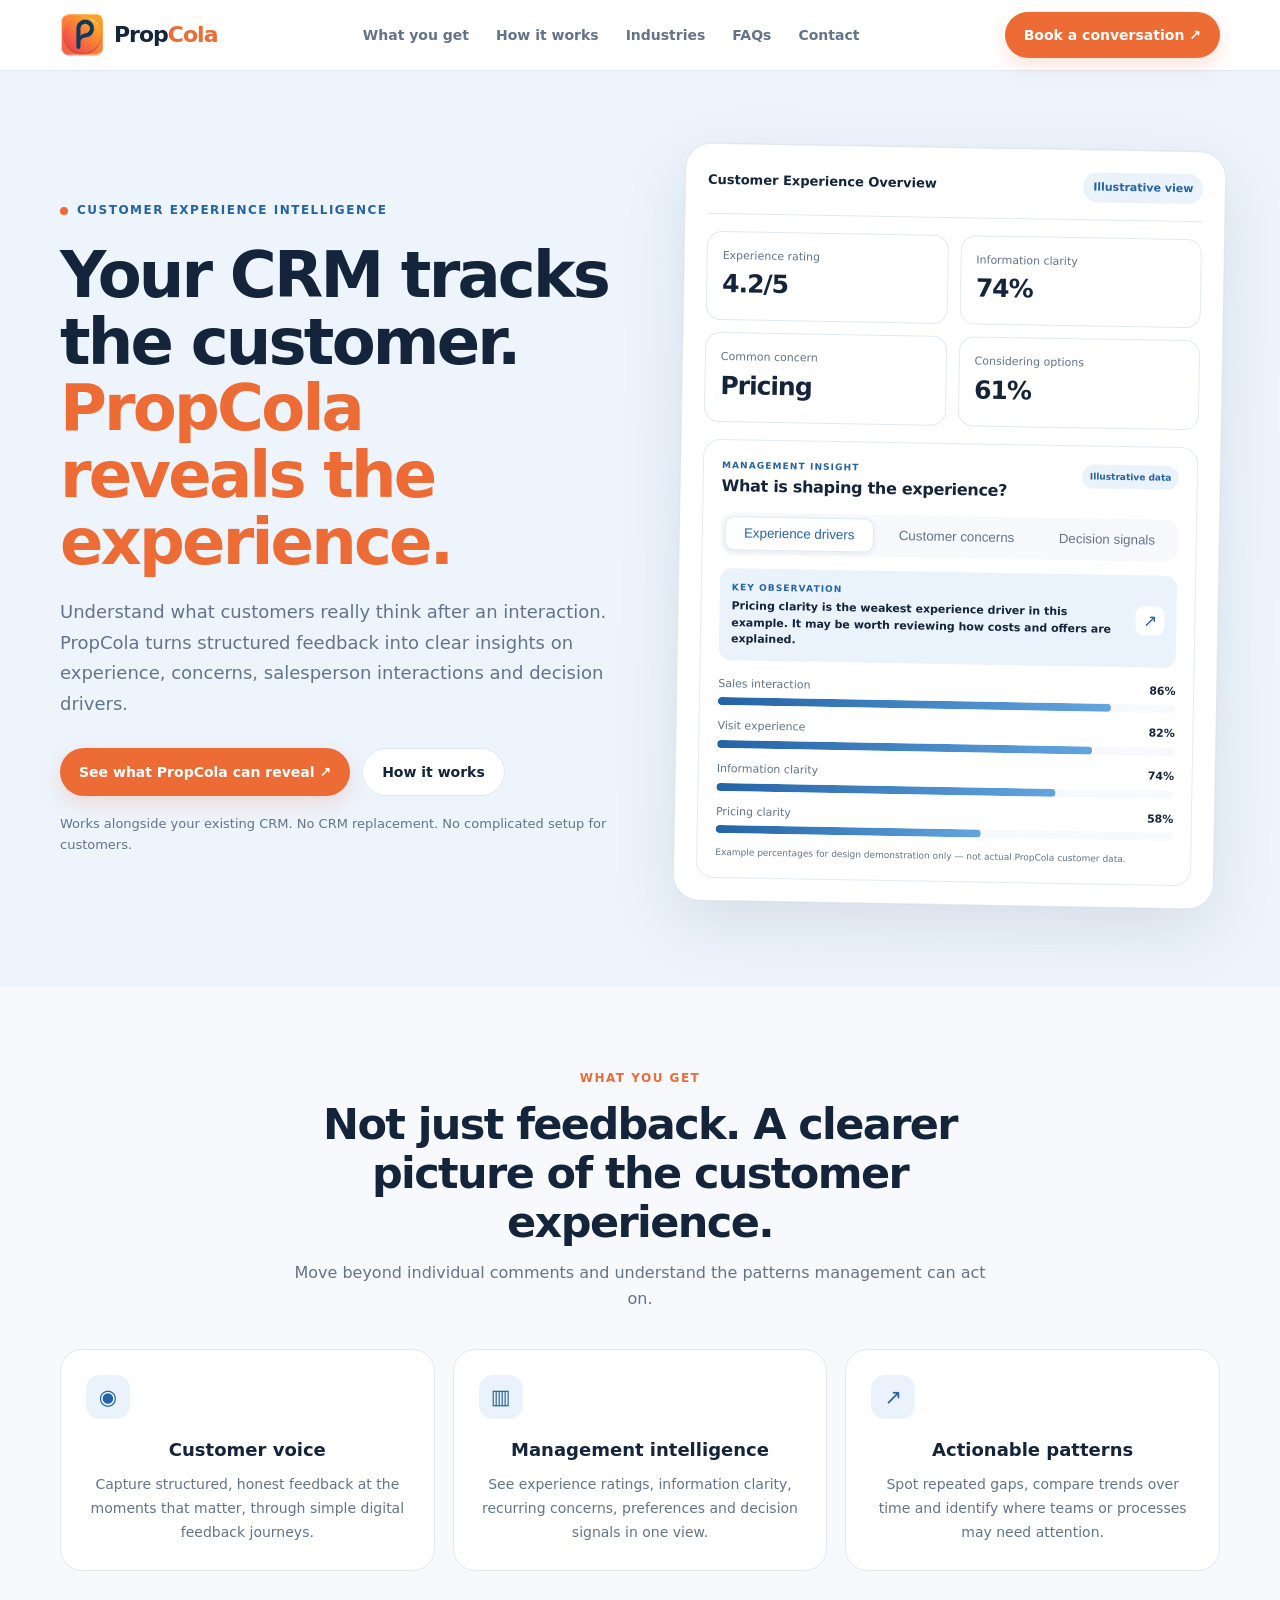
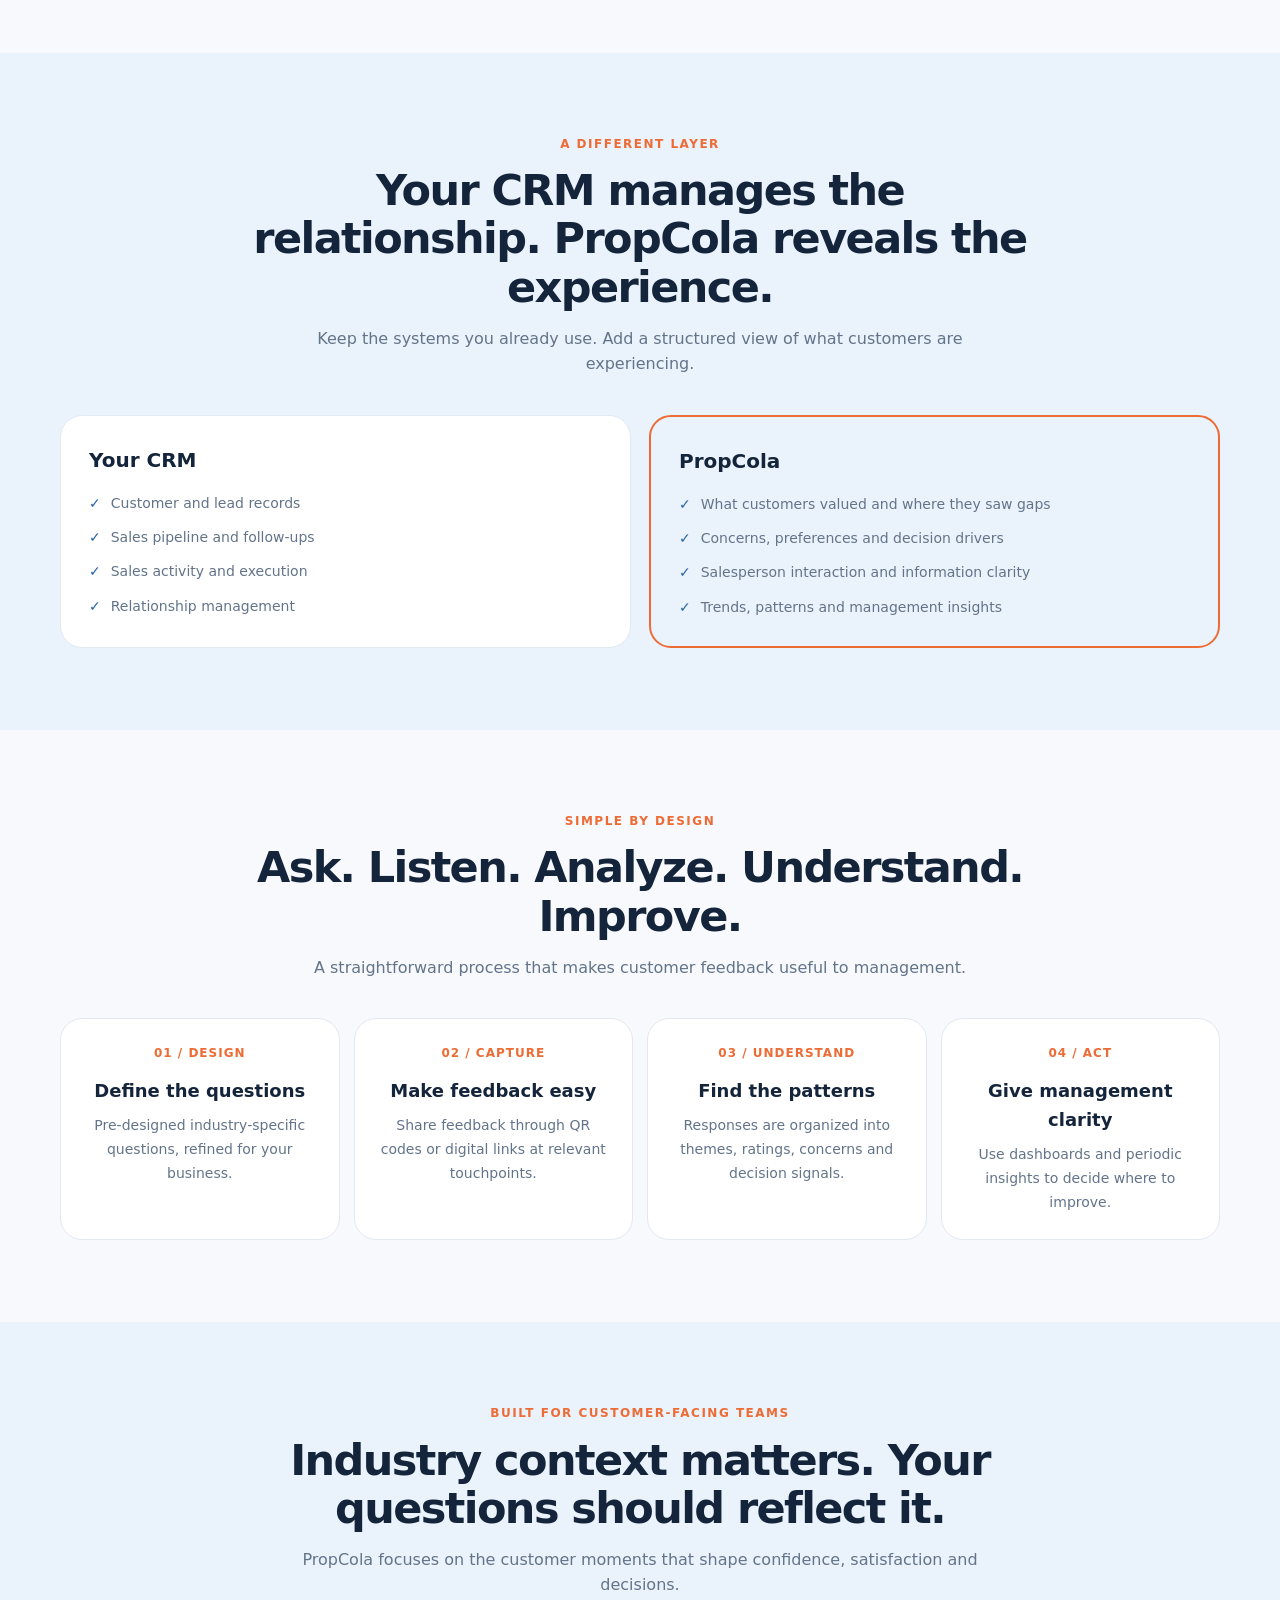
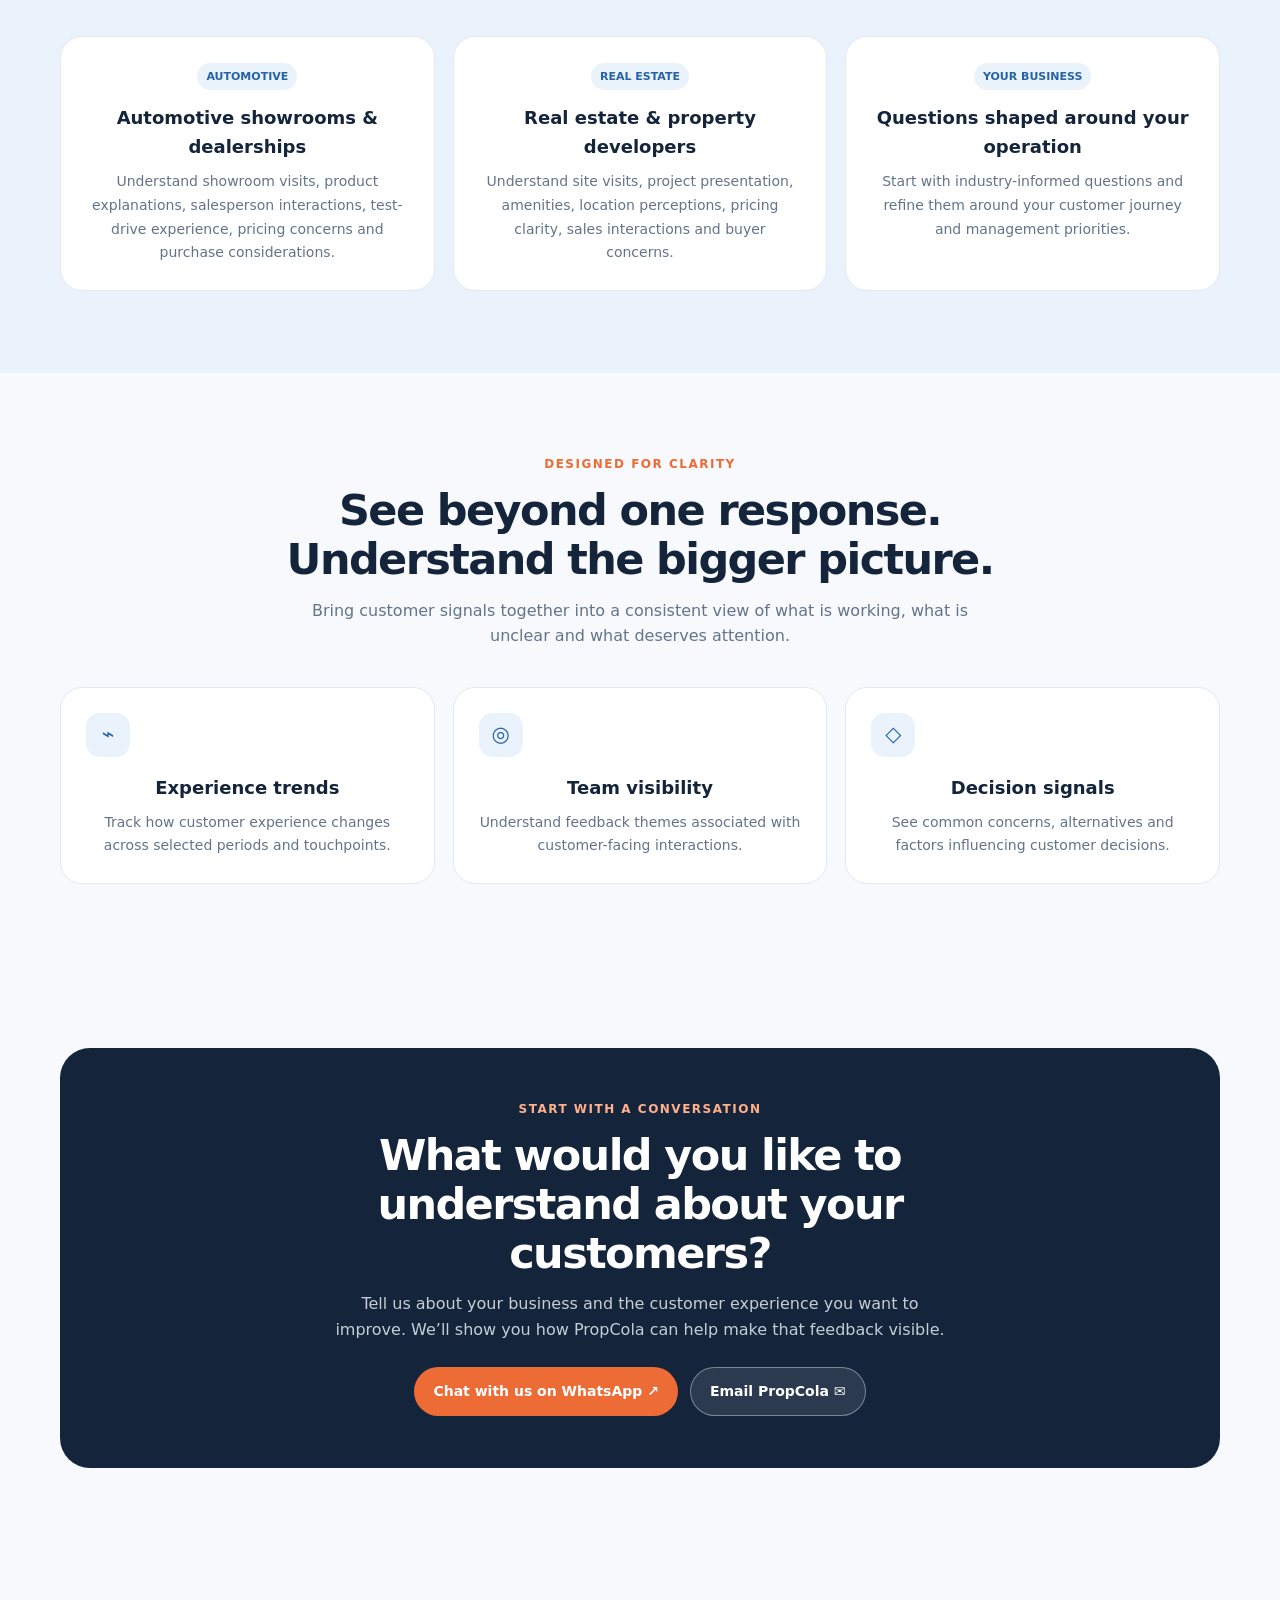
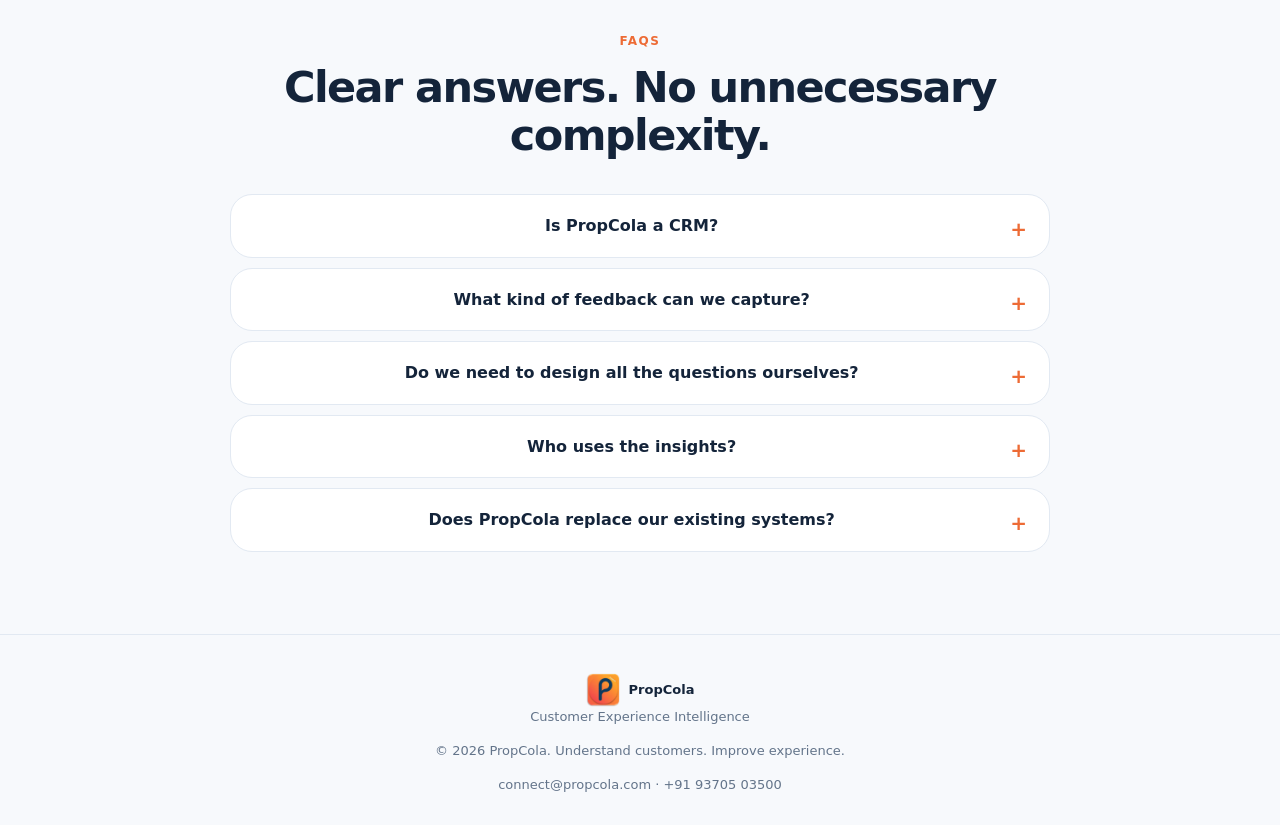
==== commit c51d3889: "Update index.html" ====
--- a/index.html
+++ b/index.html
@@ -1,1755 +1,292 @@
 <!DOCTYPE html>
-<html lang="en">
+
+<html data-theme="ocean" lang="en">
 <head>
-<meta charset="UTF-8">
-<meta name="viewport" content="width=device-width, initial-scale=1.0">
-<title>PropCola | Customer Experience Intelligence</title>
-
-<meta name="description"
-content="PropCola is a Customer Experience Intelligence platform for customer-facing businesses, combining private customer feedback, management intelligence and public reputation intelligence alongside the existing CRM.">
-
-<link rel="icon" type="image/png" href="[data-uri]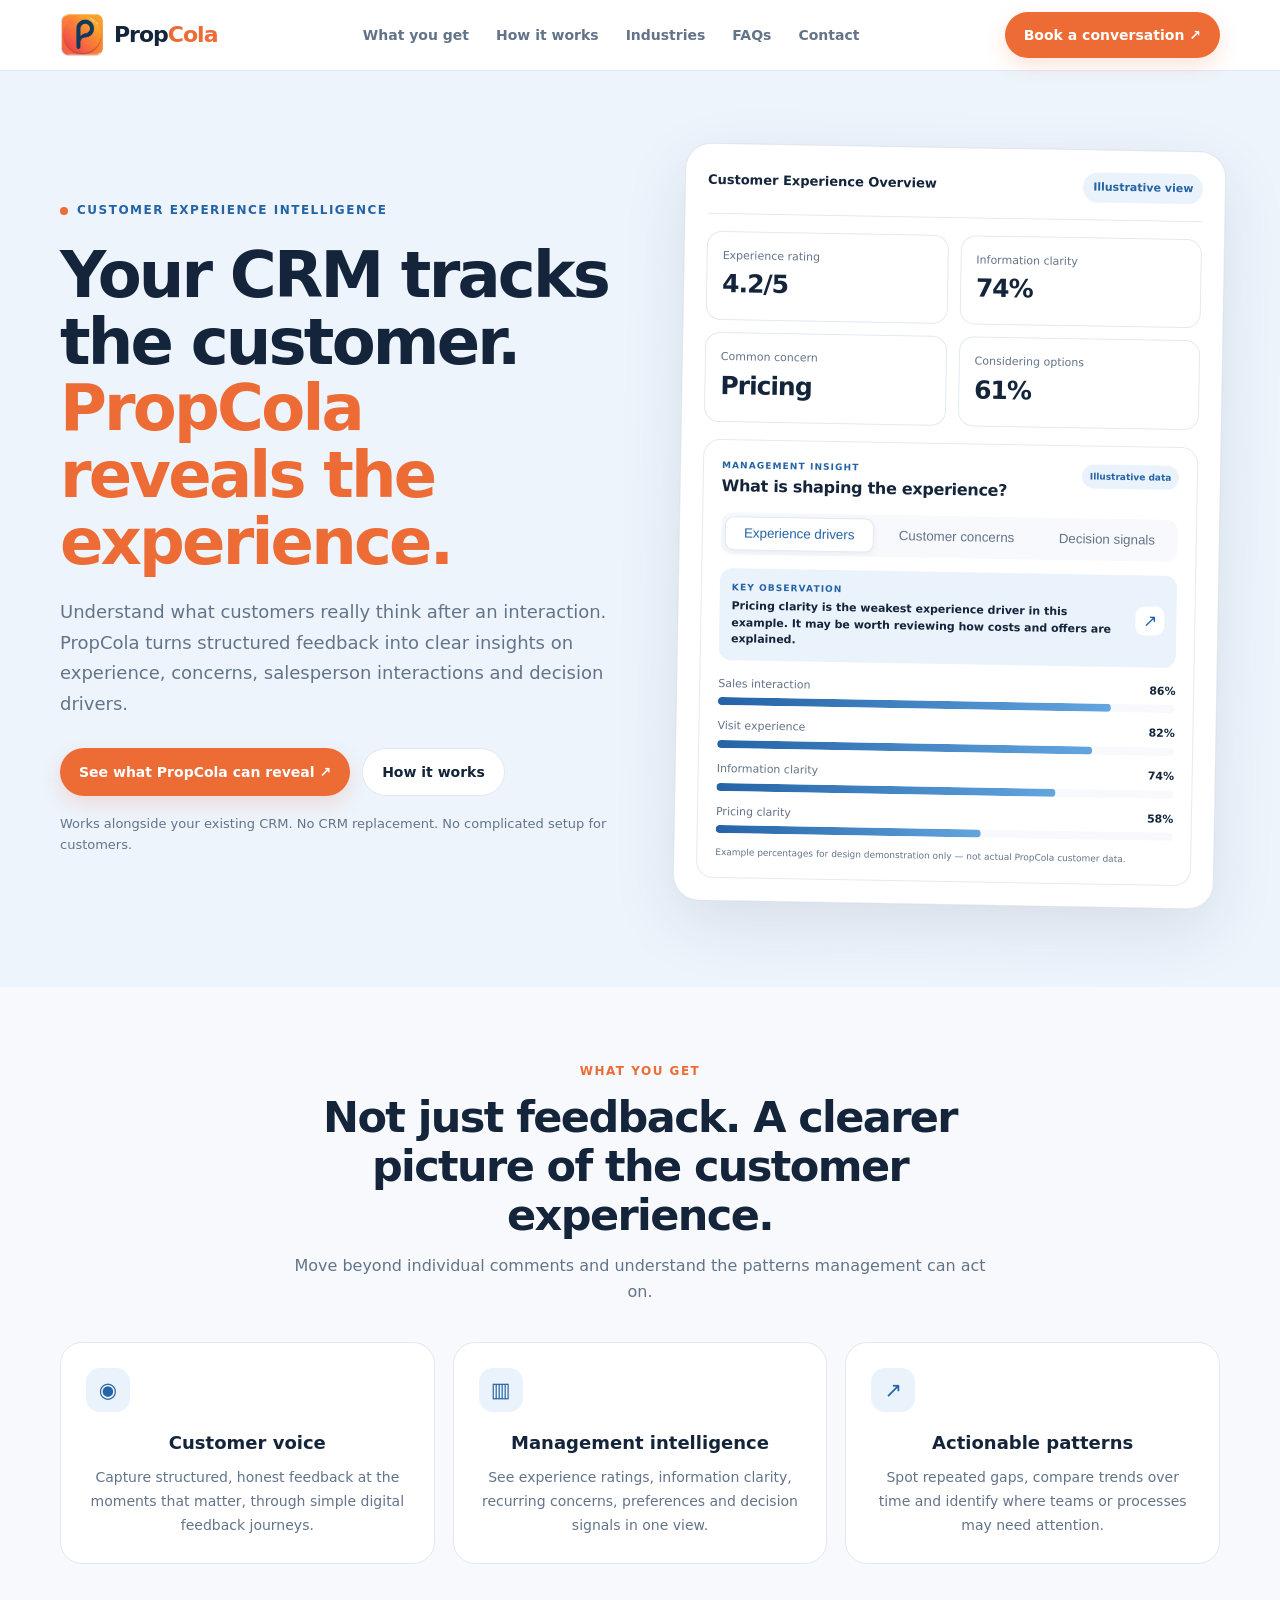
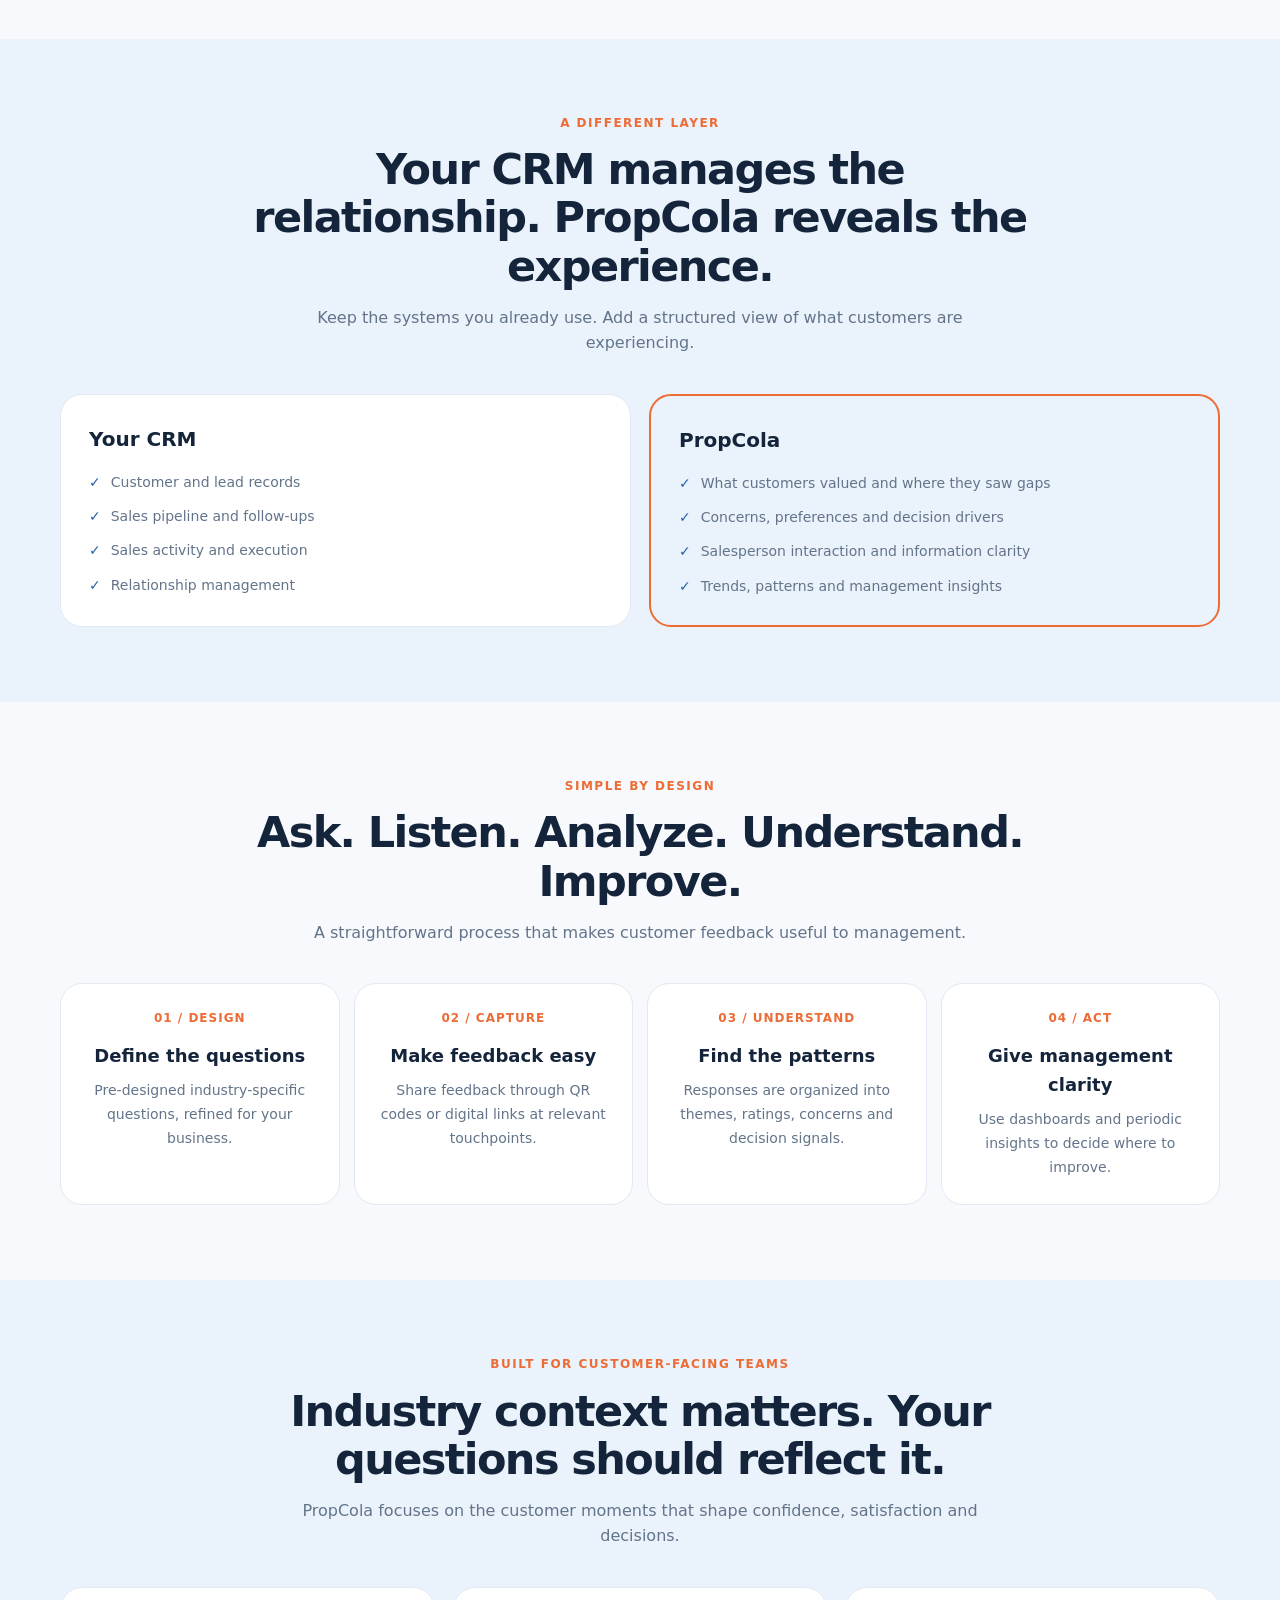
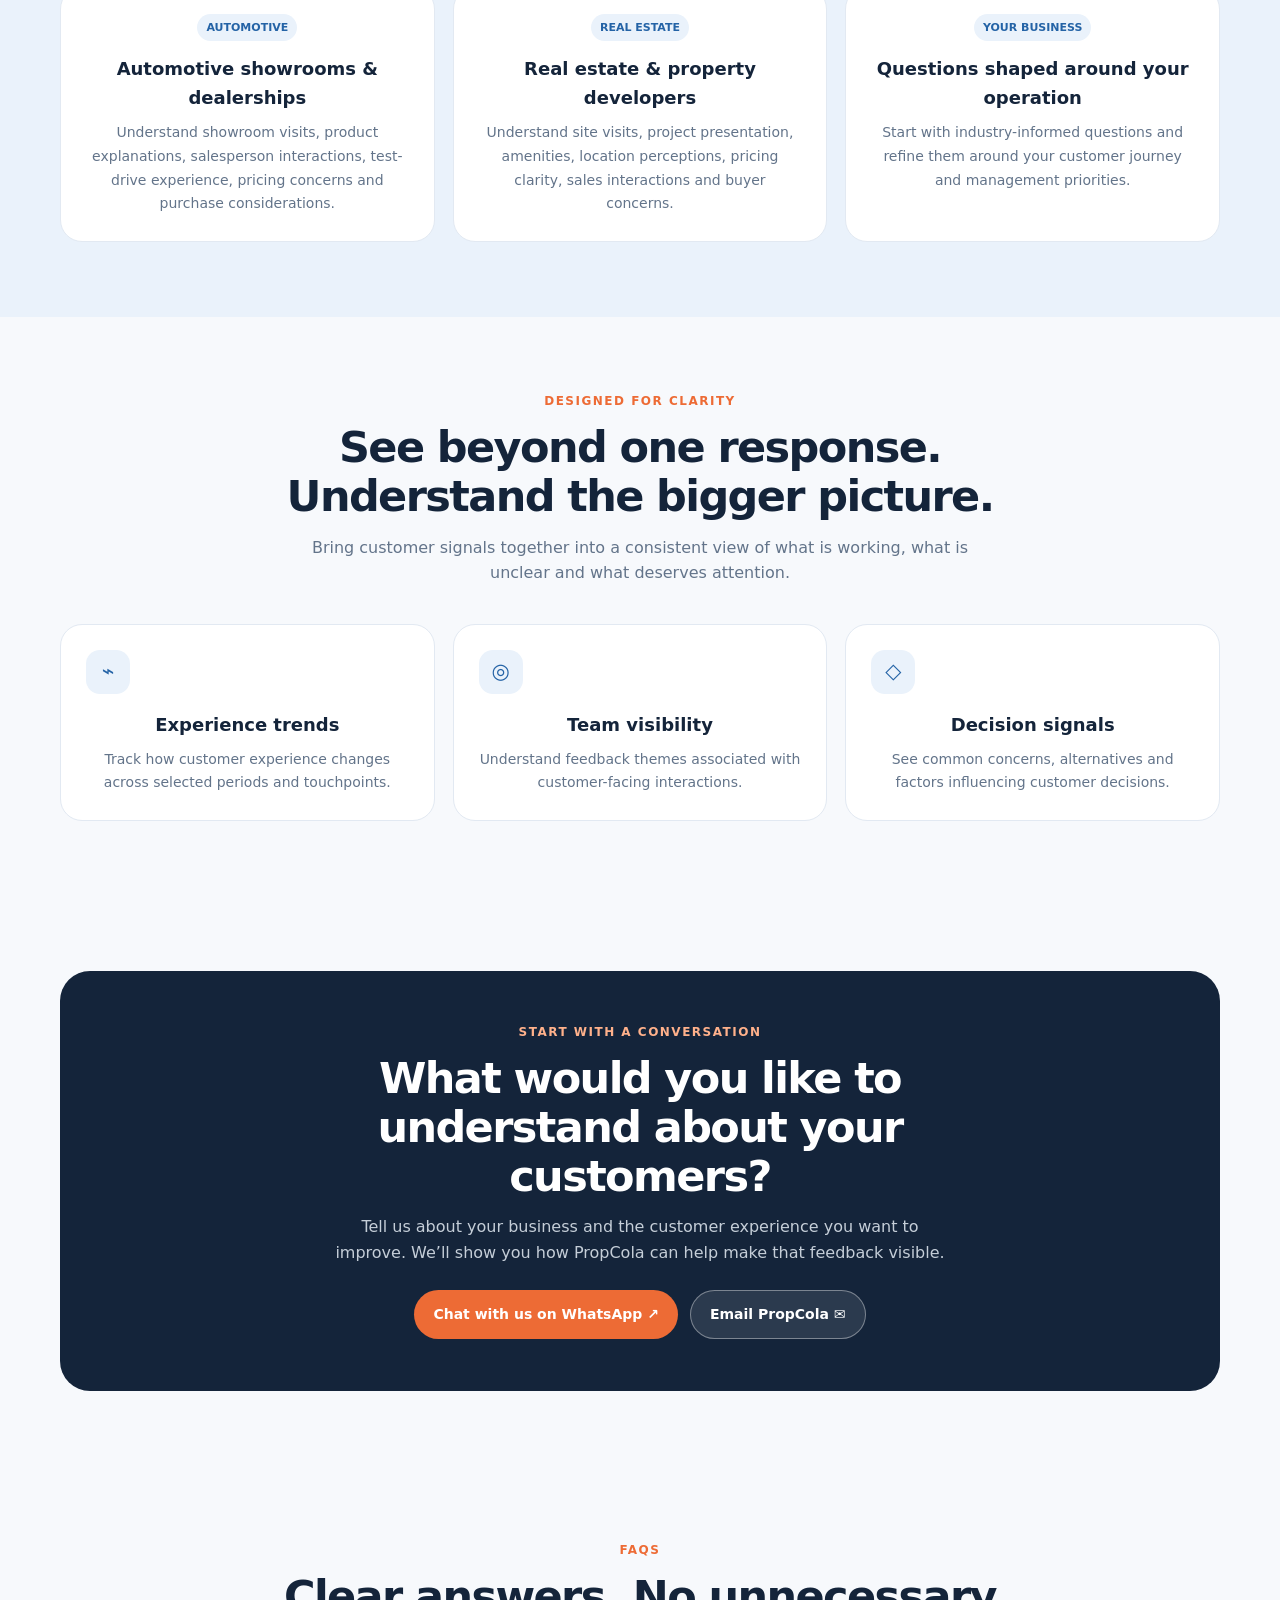
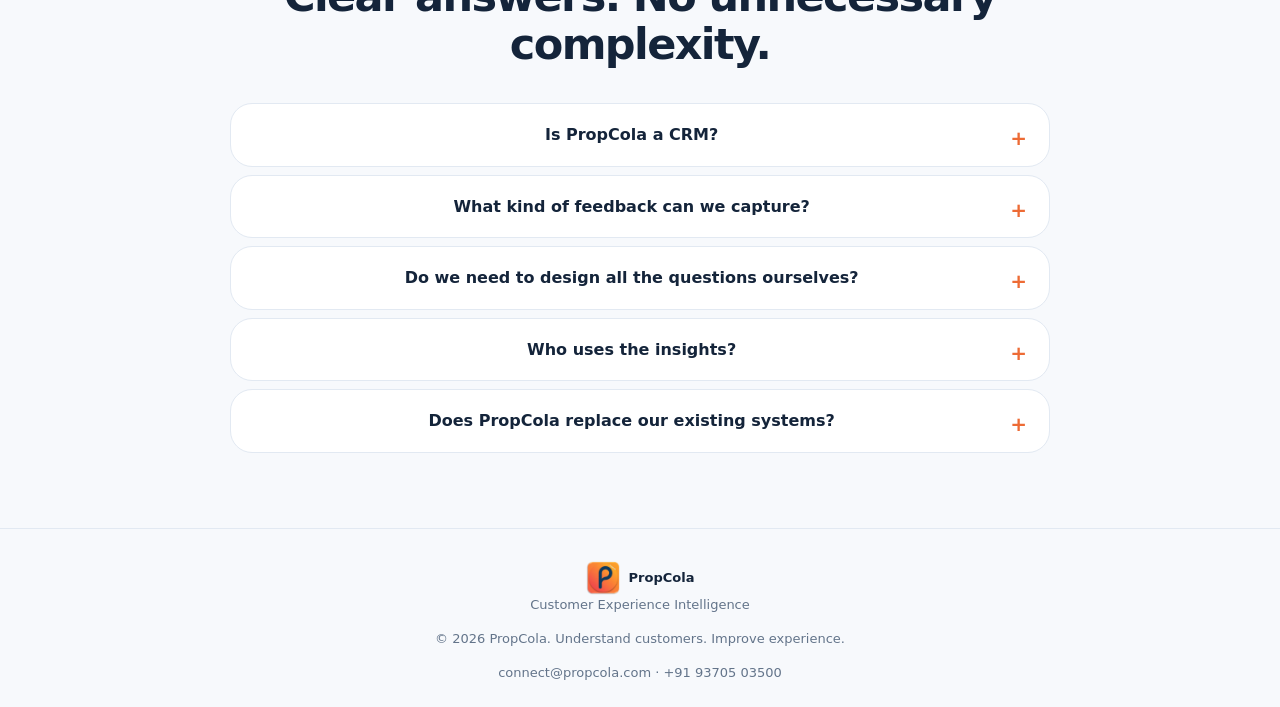
